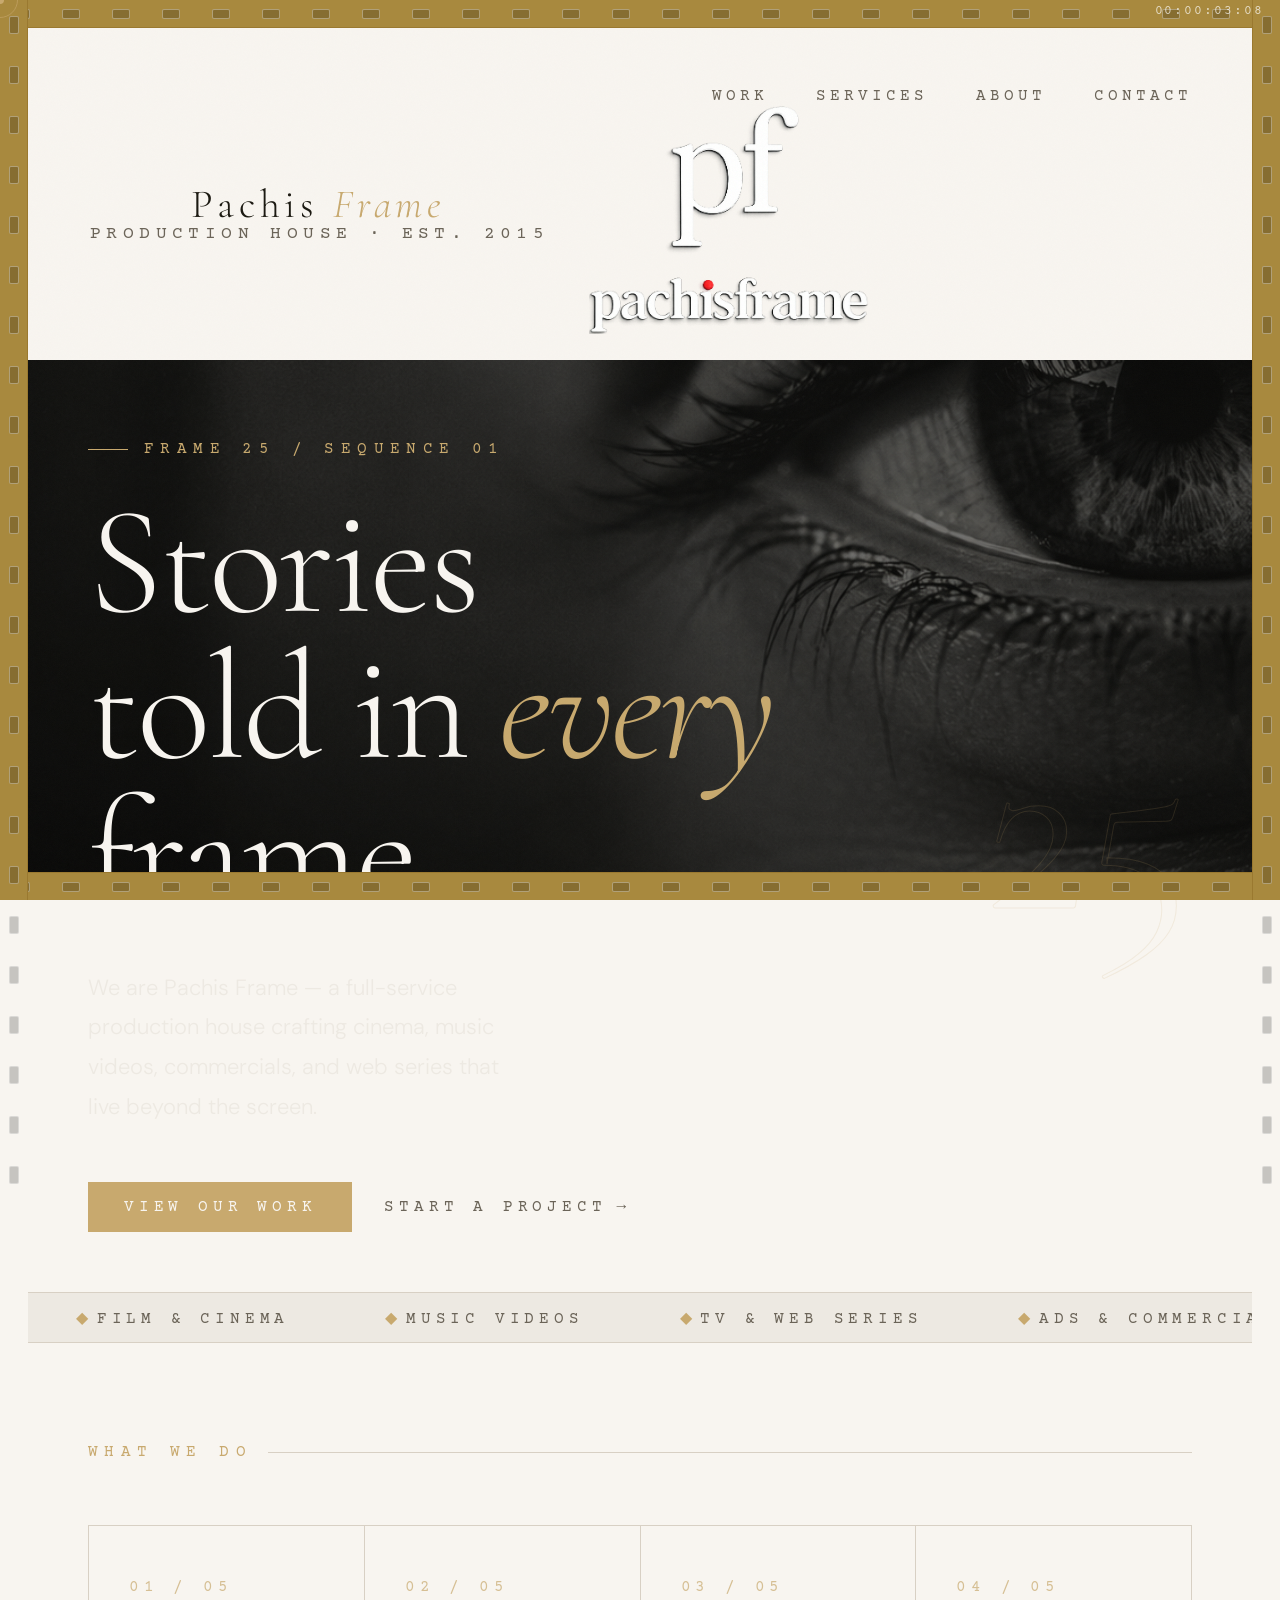
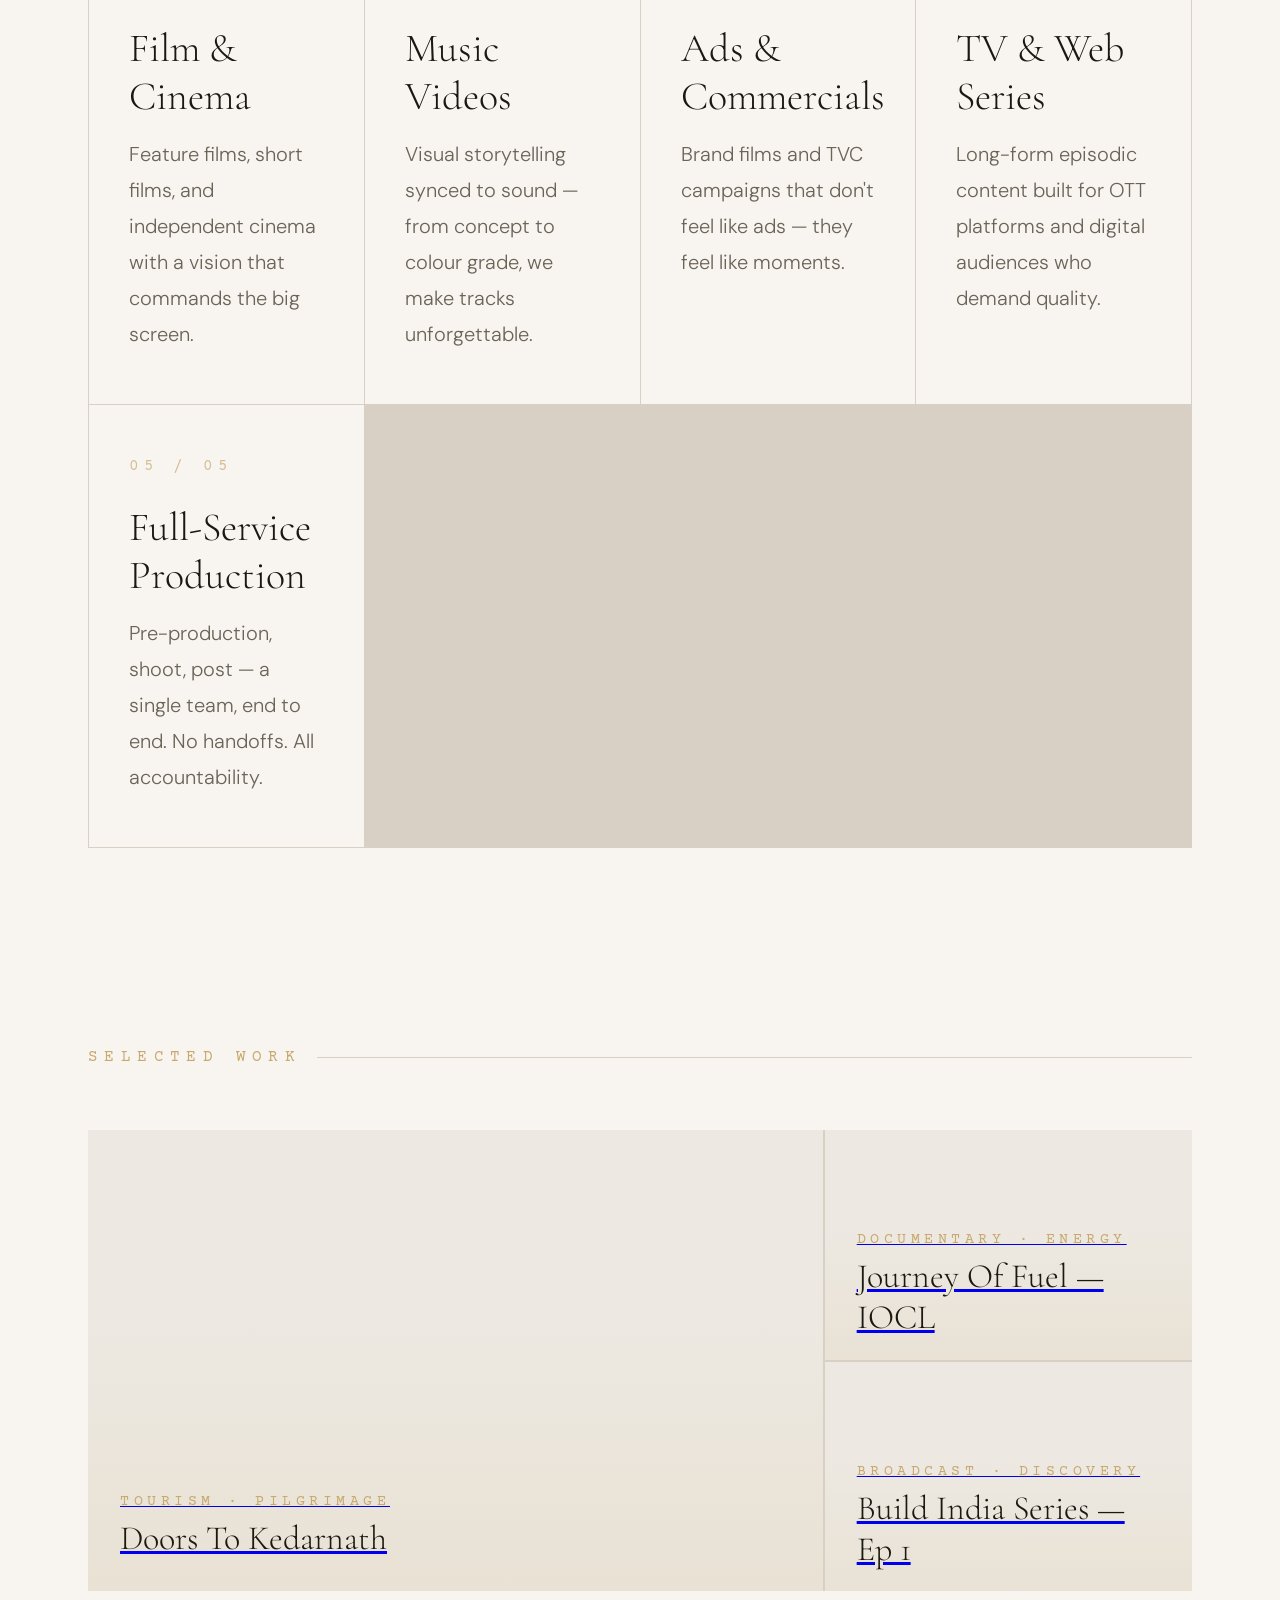
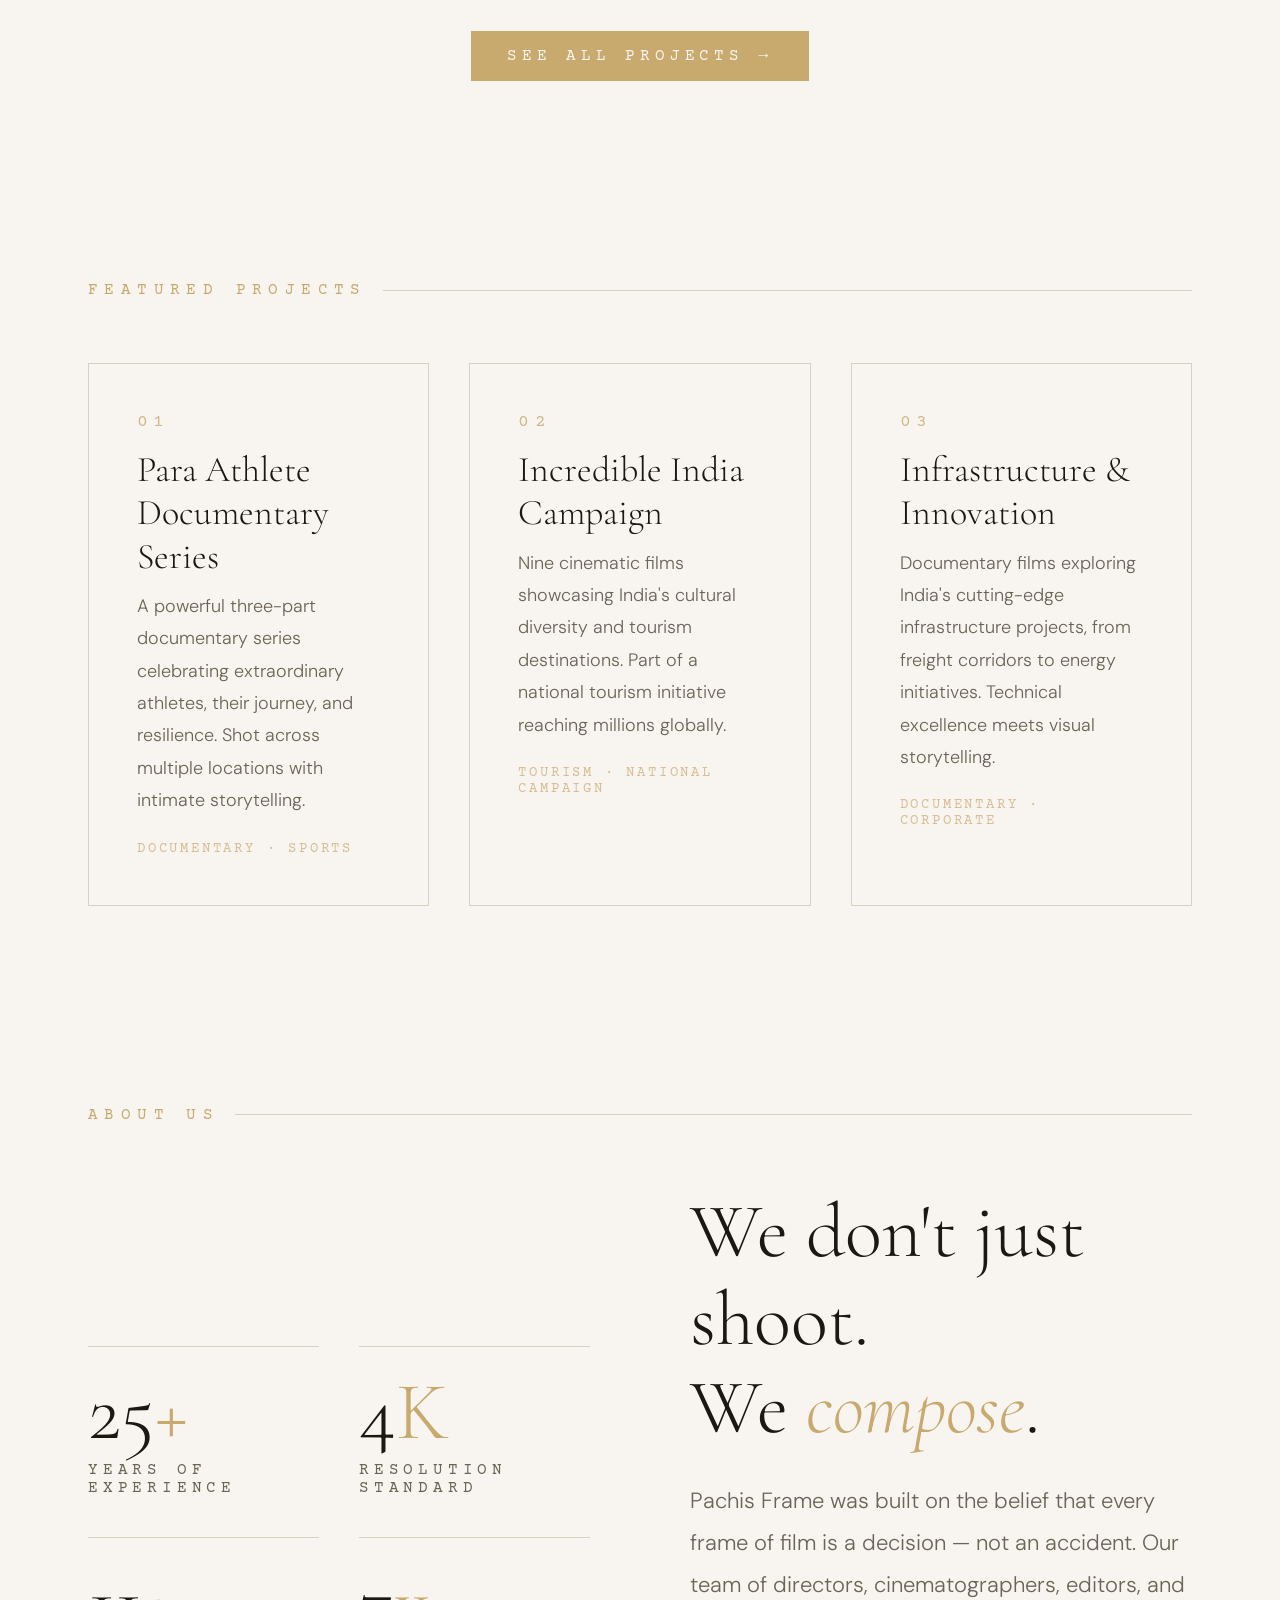
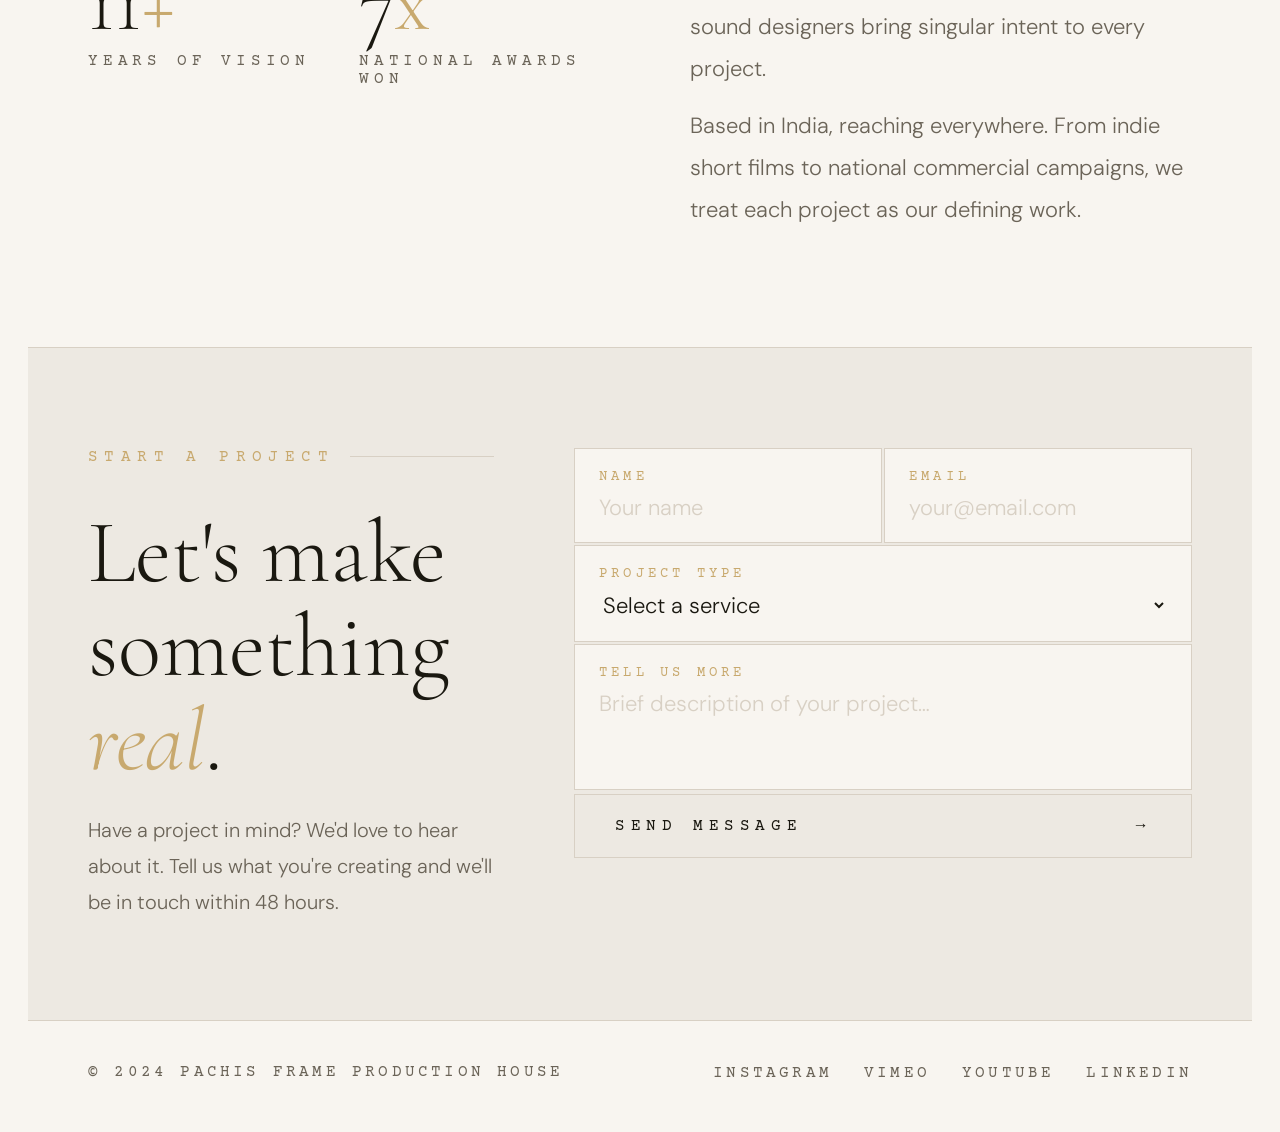
==== index.html @ 08351db2 "first website upload" ====
<!DOCTYPE html>
<html lang="en">
<head>
<meta charset="UTF-8">
<meta name="viewport" content="width=device-width, initial-scale=1.0">
<title>Production House</title>
<link rel="preconnect" href="https://fonts.googleapis.com">
<link href="https://fonts.googleapis.com/css2?family=Cormorant+Garamond:ital,wght@0,300;0,400;1,300;1,400&family=Courier+Prime:wght@400;700&family=DM+Sans:wght@200;300;400&display=swap" rel="stylesheet">
<link rel="stylesheet" href="styles-index.css">
</head>
</head>
<body>

<!-- SHUTTER REVEAL -->
<div class="shutter" id="shutter">
  <div class="shutter-blade"></div>
  <div class="shutter-blade"></div>
  <div class="shutter-blade"></div>
  <div class="shutter-blade"></div>
  <div class="shutter-blade"></div>
</div>

<!-- GRAIN -->
<div class="grain"></div>

<!-- CURSOR -->
<div class="cursor" id="cursor"></div>
<div class="cursor-ring" id="cursorRing"></div>

<!-- FILM FRAME BORDERS -->
<div class="film-strip-top">
  <div class="sprockets" id="sprockets-top"></div>
</div>
<div class="film-strip-bottom">
  <div class="sprockets" id="sprockets-bottom"></div>
</div>
<div class="film-strip-left">
  <div id="sprockets-left" style="display:flex;flex-direction:column;align-items:center;gap:var(--sprocket-gap);"></div>
</div>
<div class="film-strip-right">
  <div id="sprockets-right" style="display:flex;flex-direction:column;align-items:center;gap:var(--sprocket-gap);"></div>
</div>

<!-- FRAME COUNTER -->
<div class="frame-counter" id="frameCounter">00:00:00:00</div>

<!-- MAIN CONTENT -->
<div class="frame-content">

  <!-- NAV -->
  <nav>
    <div class="logo">
      <div class="logo-text">
        <div class="logo-main">Pachis <span>Frame</span></div>
        <div class="logo-sub">Production House · Est. 2015</div>
      </div>
      <img src="pf-logo.png" alt="PF Logo" class="pf-logo" title="Pachis Frame">
    </div>
    <ul class="nav-links">
      <li><a href="work.html">Work</a></li>
      <li><a href="#services">Services</a></li>
      <li><a href="#about">About</a></li>
      <li><a href="#contact">Contact</a></li>
    </ul>
  </nav>

  <!-- HERO -->
  <section class="hero" style="background-image: linear-gradient(135deg, rgba(10,10,8,0.7) 0%, rgba(10,10,8,0.5) 50%, rgba(10,10,8,0.7) 100%), url('bg-cinematic.jpg'); background-size: cover; background-position: center; background-attachment: fixed;">
    <div class="hero-eyebrow">Frame 25 / Sequence 01</div>
    <h1 class="hero-title reveal">
      Stories<br>told in <em>every</em><br>frame.
    </h1>
    <p class="hero-body reveal">
      We are Pachis Frame — a full-service production house crafting cinema, music videos, commercials, and web series that live beyond the screen.
    </p>
    <div class="hero-cta reveal">
      <a href="work.html" class="btn-primary">View Our Work</a>
      <a href="#contact" class="btn-ghost">Start a Project</a>
    </div>
    <div class="hero-frame-no">25</div>
  </section>

  <!-- TICKER -->
  <div class="ticker-wrap">
    <div class="ticker-track" id="ticker"></div>
  </div>

  <!-- SERVICES -->
  <section class="section" id="services">
    <div class="section-label">What We Do</div>
    <div class="services-grid">
      <div class="service-card reveal">
        <div class="service-num">01 / 05</div>
        <h3 class="service-title">Film &amp;<br>Cinema</h3>
        <p class="service-desc">Feature films, short films, and independent cinema with a vision that commands the big screen.</p>
      </div>
      <div class="service-card reveal">
        <div class="service-num">02 / 05</div>
        <h3 class="service-title">Music<br>Videos</h3>
        <p class="service-desc">Visual storytelling synced to sound — from concept to colour grade, we make tracks unforgettable.</p>
      </div>
      <div class="service-card reveal">
        <div class="service-num">03 / 05</div>
        <h3 class="service-title">Ads &amp;<br>Commercials</h3>
        <p class="service-desc">Brand films and TVC campaigns that don't feel like ads — they feel like moments.</p>
      </div>
      <div class="service-card reveal">
        <div class="service-num">04 / 05</div>
        <h3 class="service-title">TV &amp; Web<br>Series</h3>
        <p class="service-desc">Long-form episodic content built for OTT platforms and digital audiences who demand quality.</p>
      </div>
      <div class="service-card reveal">
        <div class="service-num">05 / 05</div>
        <h3 class="service-title">Full-Service<br>Production</h3>
        <p class="service-desc">Pre-production, shoot, post — a single team, end to end. No handoffs. All accountability.</p>
      </div>
    </div>
  </section>

  <!-- WORK -->
  <section class="section" id="work">
    <div class="section-label">Selected Work</div>
    <div class="work-grid reveal">
      <a href="work.html" class="work-item" onclick="document.getElementById('lightboxInner') && (window.location.hash = '#videos-doors-to-kedarnath')">
        <div class="work-bg" style="background-image:url('https://img.youtube.com/vi/a6baR1G6ljI/maxresdefault.jpg'); background-size: cover; background-position: center;">
          <div class="work-thumb-title">Doors To Kedarnath</div>
        </div>
        <div class="work-frame-deco"></div>
        <div class="work-item-inner">
          <div class="work-tag">Tourism · Pilgrimage</div>
          <div class="work-name">Doors To Kedarnath</div>
        </div>
      </a>
      <a href="work.html" class="work-item" onclick="document.getElementById('lightboxInner') && (window.location.hash = '#videos-iocl')">
        <div class="work-bg" style="background-image:url('https://img.youtube.com/vi/2nuiPxfGo1U/maxresdefault.jpg'); background-size: cover; background-position: center;">
          <div class="work-thumb-title">Journey Of Fuel — IOCL</div>
        </div>
        <div class="work-frame-deco"></div>
        <div class="work-item-inner">
          <div class="work-tag">Documentary · Energy</div>
          <div class="work-name">Journey Of Fuel — IOCL</div>
        </div>
      </a>
      <a href="work.html" class="work-item" onclick="document.getElementById('lightboxInner') && (window.location.hash = '#videos-build-india')">
        <div class="work-bg" style="background-image:url('https://img.youtube.com/vi/jTWuw_oBtJY/maxresdefault.jpg'); background-size: cover; background-position: center;">
          <div class="work-thumb-title">Build India Series — Ep 1</div>
        </div>
        <div class="work-frame-deco"></div>
        <div class="work-item-inner">
          <div class="work-tag">Broadcast · Discovery</div>
          <div class="work-name">Build India Series — Ep 1</div>
        </div>
      </a>
    </div>
    <div style="margin-top:40px;text-align:center;">
      <a href="work.html" class="btn-primary" style="display:inline-block;">See All Projects →</a>
    </div>
  </section>

  <!-- FEATURED PROJECTS -->
  <section class="section" id="projects">
    <div class="section-label">Featured Projects</div>
    <div class="projects-showcase reveal">
      <div class="project-card">
        <div class="project-num">01</div>
        <h3 class="project-title">Para Athlete Documentary Series</h3>
        <p class="project-desc">A powerful three-part documentary series celebrating extraordinary athletes, their journey, and resilience. Shot across multiple locations with intimate storytelling.</p>
        <div class="project-meta">Documentary · Sports</div>
      </div>
      <div class="project-card">
        <div class="project-num">02</div>
        <h3 class="project-title">Incredible India Campaign</h3>
        <p class="project-desc">Nine cinematic films showcasing India's cultural diversity and tourism destinations. Part of a national tourism initiative reaching millions globally.</p>
        <div class="project-meta">Tourism · National Campaign</div>
      </div>
      <div class="project-card">
        <div class="project-num">03</div>
        <h3 class="project-title">Infrastructure & Innovation</h3>
        <p class="project-desc">Documentary films exploring India's cutting-edge infrastructure projects, from freight corridors to energy initiatives. Technical excellence meets visual storytelling.</p>
        <div class="project-meta">Documentary · Corporate</div>
      </div>
    </div>
  </section>

  <!-- ABOUT -->
  <section class="section" id="about">
    <div class="section-label">About Us</div>
    <div class="about-layout">
      <div class="about-stat-grid reveal">
        <div class="about-stat">
          <div class="about-stat-num">25<em>+</em></div>
          <div class="about-stat-label">Years Of Experience</div>
        </div>
        <div class="about-stat">
          <div class="about-stat-num">4<em>K</em></div>
          <div class="about-stat-label">Resolution Standard</div>
        </div>
        <div class="about-stat">
          <div class="about-stat-num">11<em>+</em></div>
          <div class="about-stat-label">Years of Vision</div>
        </div>
        <div class="about-stat">
          <div class="about-stat-num">7<em>x</em></div>
          <div class="about-stat-label">National Awards Won</div>
        </div>
      </div>
      <div class="about-text reveal">
        <h2>We don't just shoot.<br>We <em>compose</em>.</h2>
        <p>Pachis Frame was built on the belief that every frame of film is a decision — not an accident. Our team of directors, cinematographers, editors, and sound designers bring singular intent to every project.</p>
        <p>Based in India, reaching everywhere. From indie short films to national commercial campaigns, we treat each project as our defining work.</p>
      </div>
    </div>
  </section>

  <!-- CONTACT -->
  <section class="contact-section" id="contact">
    <div class="reveal">
      <div class="section-label" style="margin-bottom:40px;">Start a Project</div>
      <h2 class="contact-heading">Let's make<br>something <em>real</em>.</h2>
      <p class="contact-sub">Have a project in mind? We'd love to hear about it. Tell us what you're creating and we'll be in touch within 48 hours.</p>
    </div>
    <div class="contact-form reveal">
      <div class="form-row">
        <div class="field"><label>Name</label><input type="text" placeholder="Your name"></div>
        <div class="field"><label>Email</label><input type="email" placeholder="your@email.com"></div>
      </div>
      <div class="field"><label>Project Type</label>
        <select>
          <option value="">Select a service</option>
          <option>Film & Cinema</option>
          <option>Music Video</option>
          <option>Commercial / Ad</option>
          <option>TV / Web Series</option>
          <option>Other</option>
        </select>
      </div>
      <div class="field"><label>Tell Us More</label><textarea placeholder="Brief description of your project…"></textarea></div>
      <button class="form-submit" type="button">
        <span>Send Message</span>
        <span>→</span>
      </button>
    </div>
  </section>

  <!-- FOOTER -->
  <footer>
    <div class="footer-copy">© 2024 Pachis Frame Production House</div>
    <ul class="footer-social">
      <li><a href="#">Instagram</a></li>
      <li><a href="#">Vimeo</a></li>
      <li><a href="#">YouTube</a></li>
      <li><a href="#">LinkedIn</a></li>
    </ul>
  </footer>

</div><!-- /frame-content -->

<script>
// CURSOR
const cursor = document.getElementById('cursor');
const ring = document.getElementById('cursorRing');
let mx = 0, my = 0, rx = 0, ry = 0;
document.addEventListener('mousemove', e => { mx = e.clientX; my = e.clientY; });
function animCursor() {
  cursor.style.left = mx + 'px'; cursor.style.top = my + 'px';
  rx += (mx - rx) * 0.14; ry += (my - ry) * 0.14;
  ring.style.left = rx + 'px'; ring.style.top = ry + 'px';
  requestAnimationFrame(animCursor);
}
animCursor();
document.querySelectorAll('a, button, .service-card, .work-item').forEach(el => {
  el.addEventListener('mouseenter', () => { cursor.style.width = '16px'; cursor.style.height = '16px'; ring.style.width = '56px'; ring.style.height = '56px'; });
  el.addEventListener('mouseleave', () => { cursor.style.width = '8px'; cursor.style.height = '8px'; ring.style.width = '36px'; ring.style.height = '36px'; });
});

// SPROCKETS
function makeSprockets(id, count, vertical = false) {
  const c = document.getElementById(id);
  for (let i = 0; i < count; i++) {
    const s = document.createElement('div');
    s.className = vertical ? 'sprocket-v' : 'sprocket';
    c.appendChild(s);
  }
}
makeSprockets('sprockets-top', 60);
makeSprockets('sprockets-bottom', 60);
makeSprockets('sprockets-left', 30, true);
makeSprockets('sprockets-right', 30, true);

// FRAME COUNTER
let frames = 0;
const fc = document.getElementById('frameCounter');
setInterval(() => {
  frames++;
  const f = frames % 25;
  const s = Math.floor(frames / 25) % 60;
  const m = Math.floor(frames / 1500) % 60;
  const h = Math.floor(frames / 90000);
  fc.textContent = `${String(h).padStart(2,'0')}:${String(m).padStart(2,'0')}:${String(s).padStart(2,'0')}:${String(f).padStart(2,'0')}`;
}, 40);

// TICKER
const items = ['Film & Cinema','Music Videos','TV & Web Series','Ads & Commercials','Full Production','Post Production','Color Grading','Sound Design'];
const track = document.getElementById('ticker');
let html = '';
for (let i = 0; i < 3; i++) {
  items.forEach(t => { html += `<span class="ticker-item"><span>◆</span>${t}</span>`; });
}
track.innerHTML = html;

// SCROLL REVEAL
const reveals = document.querySelectorAll('.reveal');
const obs = new IntersectionObserver(entries => {
  entries.forEach((e, i) => {
    if (e.isIntersecting) {
      setTimeout(() => e.target.classList.add('visible'), 60);
      obs.unobserve(e.target);
    }
  });
}, { threshold: 0.1 });
reveals.forEach(r => obs.observe(r));

// SHUTTER — remove after animation
setTimeout(() => { document.getElementById('shutter').style.display = 'none'; }, 1400);
</script>
</body>
</html>
---- styles-index.css ----
@import url("https://fonts.googleapis.com/css2?family=Cormorant+Garamond:ital,wght@0,300;0,400;1,300;1,400&family=Courier+Prime:wght@400;700&family=DM+Sans:wght@200;300;400&display=swap");

*, *::before, *::after { box-sizing: border-box; margin: 0; padding: 0; }

:root {
  --pearl: #f8f5f0;
  --pearl-dark: #ede9e2;
  --black: #0a0a08;
  --dark-text: #1a1810;
  --mid-text: #6b6458;
  --light-border: #d8d0c4;
  --accent: #c8a96e;
  --accent-dark: #a8893e;
  --film-border: 28px;
  --sprocket-size: 18px;
  --sprocket-gap: 32px;
}

html { scroll-behavior: smooth; }

body {
  background: var(--pearl);
  color: var(--dark-text);
  font-family: 'DM Sans', sans-serif;
  font-weight: 300;
  cursor: none;
  overflow-x: hidden;
}

/* CUSTOM CURSOR */
.cursor {
  position: fixed;
  width: 8px; height: 8px;
  background: var(--accent);
  border-radius: 50%;
  pointer-events: none;
  z-index: 9999;
  transform: translate(-50%, -50%);
  transition: transform 0.08s ease, width 0.2s ease, height 0.2s ease;
}
.cursor-ring {
  position: fixed;
  width: 36px; height: 36px;
  border: 1px solid rgba(200,169,110,0.6);
  border-radius: 50%;
  pointer-events: none;
  z-index: 9998;
  transform: translate(-50%, -50%);
  transition: transform 0.18s ease, width 0.2s ease, height 0.2s ease, opacity 0.2s;
}
body:hover .cursor-ring { opacity: 1; }

/* FILM FRAME OVERLAY — top & bottom strips */
.film-strip-top,
.film-strip-bottom {
  position: fixed;
  left: 0; right: 0;
  height: var(--film-border);
  background: var(--accent-dark);
  z-index: 100;
  display: flex;
  align-items: center;
  border-bottom: 1px solid #9a7930;
}
.film-strip-top { top: 0; border-bottom: 1px solid #9a7930; }
.film-strip-bottom { bottom: 0; border-top: 1px solid #9a7930; border-bottom: none; }

.sprockets {
  display: flex;
  gap: var(--sprocket-gap);
  padding: 0 12px;
  width: 100%;
  overflow: hidden;
}
.sprocket {
  width: var(--sprocket-size);
  height: 10px;
  border: 1px solid rgba(255,255,255,0.35);
  border-radius: 2px;
  flex-shrink: 0;
  background: rgba(0,0,0,0.2);
}

/* FRAME COUNTER */
.frame-counter {
  position: fixed;
  top: 4px;
  right: 16px;
  z-index: 101;
  font-family: 'Courier Prime', monospace;
  font-size: 13px;
  color: rgba(255,255,255,0.75);
  letter-spacing: 0.15em;
  opacity: 0.9;
}

/* SIDE FILM STRIPS */
.film-strip-left,
.film-strip-right {
  position: fixed;
  top: 0; bottom: 0;
  width: var(--film-border);
  background: var(--accent-dark);
  z-index: 100;
  display: flex;
  flex-direction: column;
  align-items: center;
  justify-content: center;
  gap: var(--sprocket-gap);
}
.film-strip-left { left: 0; border-right: 1px solid #9a7930; }
.film-strip-right { right: 0; border-left: 1px solid #9a7930; }

.sprocket-v {
  width: 10px;
  height: var(--sprocket-size);
  border: 1px solid rgba(255,255,255,0.35);
  border-radius: 2px;
  flex-shrink: 0;
  background: rgba(0,0,0,0.2);
}

/* MAIN CONTENT inside the frame */
.frame-content {
  margin: var(--film-border) var(--film-border);
  min-height: calc(100vh - 56px);
}

/* GRAIN OVERLAY */
.grain {
  position: fixed;
  inset: 0;
  pointer-events: none;
  z-index: 99;
  opacity: 0.025;
  background-image: url("data:image/svg+xml,%3Csvg viewBox='0 0 512 512' xmlns='http://www.w3.org/2000/svg'%3E%3Cfilter id='n'%3E%3CfeTurbulence type='fractalNoise' baseFrequency='0.75' numOctaves='4' stitchTiles='stitch'/%3E%3C/filter%3E%3Crect width='100%25' height='100%25' filter='url(%23n)'/%3E%3C/svg%3E");
  background-size: 180px;
  animation: grain-shift 0.4s steps(1) infinite;
}
@keyframes grain-shift {
  0%   { transform: translate(0,0); }
  25%  { transform: translate(-2px, 1px); }
  50%  { transform: translate(2px, -1px); }
  75%  { transform: translate(-1px, -2px); }
  100% { transform: translate(1px, 2px); }
}

/* ── NAV ── */
nav {
  padding: 40px 60px 0;
  display: flex;
  justify-content: space-between;
  align-items: flex-start;
  position: relative;
  z-index: 10;
}

.logo {
  display: flex;
  flex-direction: row;
  gap: 40px;
  align-items: center;
  justify-content: center;
}
.logo-text {
  display: flex;
  flex-direction: column;
  gap: 0;
  align-items: center;
}
.logo-main {
  font-family: 'Cormorant Garamond', serif;
  font-size: 40px;
  font-weight: 300;
  letter-spacing: 0.12em;
  line-height: 1;
  color: var(--dark-text);
  text-align: center;
  text-decoration: none;
}
.logo-main span {
  color: var(--accent);
  font-style: italic;
}
.logo-sub {
  font-family: 'Courier Prime', monospace;
  font-size: 18px;
  letter-spacing: 0.3em;
  color: var(--mid-text);
  text-transform: uppercase;
  padding-left: 2px;
  text-align: center;
}

.nav-links {
  display: flex;
  gap: 48px;
  list-style: none;
  padding-top: 6px;
  position: absolute;
  right: 60px;
  top: 50px;
}
.nav-links a {
  font-family: 'Courier Prime', monospace;
  font-size: 16px;
  letter-spacing: 0.25em;
  text-transform: uppercase;
  color: var(--mid-text);
  text-decoration: none;
  transition: color 0.3s;
  position: relative;
}
.nav-links a::after {
  content: '';
  position: absolute;
  bottom: -3px; left: 0;
  width: 0; height: 1px;
  background: var(--accent);
  transition: width 0.3s ease;
}
.nav-links a:hover { color: var(--dark-text); }
.nav-links a:hover::after { width: 100%; }

/* ── LOGO & BACK BUTTON ── */
.pf-logo {
  width: 280px;
  height: 280px;
  margin-top: 12px;
  opacity: 1;
  transition: opacity 0.3s;
  display: block;
  object-fit: contain;
}
.pf-logo:hover { opacity: 0.9; }

.back-btn {
  display: inline-block;
  margin-top: 12px;
  font-family: 'Courier Prime', monospace;
  font-size: 13px;
  letter-spacing: 0.2em;
  color: var(--accent);
  text-decoration: none;
  transition: color 0.3s;
}
.back-btn:hover { color: var(--dark-text); }

/* ── HERO ── */
.hero {
  padding: 80px 60px 60px;
  min-height: 85vh;
  display: flex;
  flex-direction: column;
  justify-content: center;
  position: relative;
  overflow: hidden;
}

.hero-eyebrow {
  font-family: 'Courier Prime', monospace;
  font-size: 16px;
  letter-spacing: 0.4em;
  color: var(--accent);
  text-transform: uppercase;
  margin-bottom: 32px;
  display: flex;
  align-items: center;
  gap: 16px;
}
.hero-eyebrow::before {
  content: '';
  width: 40px; height: 1px;
  background: var(--accent);
}

.hero-title {
  font-family: 'Cormorant Garamond', serif;
  font-size: clamp(86px, 12vw, 168px);
  font-weight: 300;
  line-height: 0.95;
  letter-spacing: -0.02em;
  max-width: 800px;
  margin-bottom: 40px;
  color: var(--pearl);
}
.hero-title em {
  font-style: italic;
  color: var(--accent);
}

.hero-body {
  max-width: 420px;
  font-size: 22px;
  line-height: 1.8;
  color: var(--pearl-dark);
  margin-bottom: 56px;
  font-weight: 300;
}

.hero-cta {
  display: flex;
  gap: 32px;
  align-items: center;
}
.btn-primary {
  font-family: 'Courier Prime', monospace;
  font-size: 16px;
  letter-spacing: 0.3em;
  text-transform: uppercase;
  color: var(--pearl);
  background: var(--accent);
  border: none;
  padding: 16px 36px;
  cursor: none;
  text-decoration: none;
  transition: background 0.3s, transform 0.2s;
  display: inline-block;
}
.btn-primary:hover { background: var(--dark-text); transform: translateY(-1px); }
.btn-ghost {
  font-family: 'Courier Prime', monospace;
  font-size: 16px;
  letter-spacing: 0.3em;
  text-transform: uppercase;
  color: var(--mid-text);
  text-decoration: none;
  transition: color 0.3s;
  display: flex;
  align-items: center;
  gap: 10px;
}
.btn-ghost:hover { color: var(--dark-text); }
.btn-ghost::after { content: '→'; }

/* SHUTTER REVEAL */
.shutter {
  position: fixed;
  inset: 0;
  z-index: 200;
  display: grid;
  grid-template-columns: repeat(5, 1fr);
  pointer-events: none;
}
.shutter-blade {
  background: var(--accent-dark);
  transform-origin: top;
  animation: shutter-open 0.7s cubic-bezier(0.77, 0, 0.18, 1) forwards;
}
.shutter-blade:nth-child(1) { animation-delay: 0s; }
.shutter-blade:nth-child(2) { animation-delay: 0.06s; }
.shutter-blade:nth-child(3) { animation-delay: 0.12s; }
.shutter-blade:nth-child(4) { animation-delay: 0.18s; }
.shutter-blade:nth-child(5) { animation-delay: 0.24s; }
@keyframes shutter-open {
  0%   { transform: scaleY(1); }
  100% { transform: scaleY(0); }
}

/* HERO DECO — big frame number */
.hero-frame-no {
  position: absolute;
  right: 60px;
  top: 50%;
  transform: translateY(-50%);
  font-family: 'Cormorant Garamond', serif;
  font-size: clamp(160px, 20vw, 260px);
  font-weight: 300;
  color: transparent;
  -webkit-text-stroke: 1px rgba(200,169,110,0.15);
  line-height: 1;
  user-select: none;
  pointer-events: none;
}

/* ── TICKER ── */
.ticker-wrap {
  border-top: 1px solid var(--light-border);
  border-bottom: 1px solid var(--light-border);
  padding: 14px 0;
  overflow: hidden;
  white-space: nowrap;
  background: var(--pearl-dark);
}
.ticker-track {
  display: inline-flex;
  gap: 0;
  animation: ticker 28s linear infinite;
}
.ticker-item {
  font-family: 'Courier Prime', monospace;
  font-size: 16px;
  letter-spacing: 0.3em;
  text-transform: uppercase;
  color: var(--mid-text);
  padding: 0 48px;
}
.ticker-item span { color: var(--accent); margin-right: 4px; }
@keyframes ticker {
  0%   { transform: translateX(0); }
  100% { transform: translateX(-50%); }
}

/* ── SERVICES ── */
.section {
  padding: 100px 60px;
}
.section-label {
  font-family: 'Courier Prime', monospace;
  font-size: 16px;
  letter-spacing: 0.4em;
  color: var(--accent);
  text-transform: uppercase;
  margin-bottom: 64px;
  display: flex;
  align-items: center;
  gap: 16px;
}
.section-label::after {
  content: '';
  flex: 1;
  height: 1px;
  background: var(--light-border);
}

.services-grid {
  display: grid;
  grid-template-columns: repeat(auto-fit, minmax(260px, 1fr));
  gap: 1px;
  background: var(--light-border);
  border: 1px solid var(--light-border);
}
.service-card {
  background: var(--pearl);
  padding: 52px 40px;
  transition: background 0.3s;
  position: relative;
  overflow: hidden;
}
.service-card::before {
  content: '';
  position: absolute;
  bottom: 0; left: 0;
  width: 0; height: 1px;
  background: var(--accent);
  transition: width 0.5s ease;
}
.service-card:hover { background: var(--pearl-dark); }
.service-card:hover::before { width: 100%; }

.service-num {
  font-family: 'Courier Prime', monospace;
  font-size: 16px;
  color: var(--accent);
  letter-spacing: 0.3em;
  margin-bottom: 28px;
  opacity: 0.7;
}
.service-title {
  font-family: 'Cormorant Garamond', serif;
  font-size: 40px;
  font-weight: 300;
  margin-bottom: 16px;
  line-height: 1.2;
  color: var(--dark-text);
}
.service-desc {
  font-size: 20px;
  color: var(--mid-text);
  line-height: 1.8;
}

/* ── WORK / PORTFOLIO ── */
.work-grid {
  display: grid;
  grid-template-columns: 2fr 1fr;
  grid-template-rows: auto auto;
  gap: 2px;
  background: var(--light-border);
}
.work-item {
  background: var(--pearl-dark);
  aspect-ratio: 16/10;
  position: relative;
  overflow: hidden;
  cursor: none;
}
.work-item:nth-child(1) { grid-row: span 2; aspect-ratio: unset; }
.work-item-inner {
  width: 100%; height: 100%;
  display: flex;
  flex-direction: column;
  justify-content: flex-end;
  padding: 32px;
  background: linear-gradient(to top, rgba(200,169,110,0.12) 0%, transparent 60%);
  transition: background 0.4s;
  min-height: 240px;
}
.work-item:hover .work-item-inner {
  background: linear-gradient(to top, rgba(200,169,110,0.22) 0%, rgba(200,169,110,0.04) 60%);
}
.work-tag {
  font-family: 'Courier Prime', monospace;
  font-size: 15px;
  letter-spacing: 0.3em;
  color: var(--accent);
  text-transform: uppercase;
  margin-bottom: 8px;
}
.work-name {
  font-family: 'Cormorant Garamond', serif;
  font-size: 34px;
  font-weight: 300;
  color: var(--dark-text);
}
.work-bg {
  position: absolute;
  inset: 0;
  transition: transform 0.6s cubic-bezier(0.25, 0.46, 0.45, 0.94);
  display: flex;
  align-items: center;
  justify-content: center;
}
.work-item:hover .work-bg { transform: scale(1.04); }

.work-thumb-title {
  font-family: 'Cormorant Garamond', serif;
  font-size: 48px;
  font-weight: 300;
  color: var(--pearl);
  text-align: center;
  padding: 40px;
  background: linear-gradient(to bottom, transparent 0%, rgba(10,10,8,0.7) 100%);
  position: absolute;
  inset: 0;
  display: flex;
  align-items: center;
  justify-content: center;
  opacity: 0;
  transition: opacity 0.4s ease;
}
.work-item:hover .work-thumb-title { opacity: 1; }

/* Frame-line deco on work items */
.work-frame-deco {
  position: absolute;
  top: 16px; left: 16px; right: 16px; bottom: 16px;
  border: 1px solid rgba(200,169,110,0);
  transition: border-color 0.4s;
  pointer-events: none;
}
.work-item:hover .work-frame-deco { border-color: rgba(200,169,110,0.35); }

/* ── FEATURED PROJECTS ── */
.projects-showcase {
  display: grid;
  grid-template-columns: repeat(auto-fit, minmax(320px, 1fr));
  gap: 40px;
}
.project-card {
  padding: 48px;
  border: 1px solid var(--light-border);
  background: var(--pearl);
  transition: all 0.4s ease;
  position: relative;
  overflow: hidden;
}
.project-card::before {
  content: '';
  position: absolute;
  top: 0; left: 0;
  width: 3px; height: 0;
  background: var(--accent);
  transition: height 0.5s ease;
}
.project-card:hover {
  background: var(--pearl-dark);
  border-color: var(--accent);
  transform: translateY(-4px);
}
.project-card:hover::before { height: 100%; }
.project-num {
  font-family: 'Courier Prime', monospace;
  font-size: 18px;
  color: var(--accent);
  letter-spacing: 0.3em;
  margin-bottom: 16px;
  opacity: 0.8;
}
.project-title {
  font-family: 'Cormorant Garamond', serif;
  font-size: 36px;
  font-weight: 300;
  margin-bottom: 12px;
  line-height: 1.2;
  color: var(--dark-text);
}
.project-desc {
  font-size: 18px;
  color: var(--mid-text);
  line-height: 1.8;
  margin-bottom: 24px;
}
.project-meta {
  font-family: 'Courier Prime', monospace;
  font-size: 14px;
  letter-spacing: 0.2em;
  color: var(--accent);
  text-transform: uppercase;
  opacity: 0.7;
}

/* ── ABOUT ── */
.about-layout {
  display: grid;
  grid-template-columns: 1fr 1fr;
  gap: 100px;
  align-items: center;
}
.about-stat-grid {
  display: grid;
  grid-template-columns: 1fr 1fr;
  gap: 40px;
}
.about-stat { border-top: 1px solid var(--light-border); padding-top: 24px; }
.about-stat-num {
  font-family: 'Cormorant Garamond', serif;
  font-size: 82px;
  font-weight: 300;
  line-height: 1;
  color: var(--dark-text);
}
.about-stat-num em { color: var(--accent); font-style: normal; }
.about-stat-label {
  font-family: 'Courier Prime', monospace;
  font-size: 16px;
  letter-spacing: 0.3em;
  color: var(--mid-text);
  text-transform: uppercase;
  margin-top: 8px;
}
.about-text h2 {
  font-family: 'Cormorant Garamond', serif;
  font-size: clamp(50px, 6vw, 86px);
  font-weight: 300;
  line-height: 1.15;
  margin-bottom: 28px;
  color: var(--dark-text);
}
.about-text h2 em { font-style: italic; color: var(--accent); }
.about-text p {
  font-size: 22px;
  color: var(--mid-text);
  line-height: 1.9;
  margin-bottom: 16px;
}

/* ── CONTACT ── */
.contact-section {
  padding: 100px 60px;
  border-top: 1px solid var(--light-border);
  display: grid;
  grid-template-columns: 1fr 1fr;
  gap: 80px;
  align-items: start;
  background: var(--pearl-dark);
}
.contact-heading {
  font-family: 'Cormorant Garamond', serif;
  font-size: clamp(67px, 7vw, 105px);
  font-weight: 300;
  line-height: 1.05;
  margin-bottom: 24px;
  color: var(--dark-text);
}
.contact-heading em { font-style: italic; color: var(--accent); }
.contact-sub {
  font-size: 20px;
  color: var(--mid-text);
  line-height: 1.8;
}
.contact-form {
  display: flex;
  flex-direction: column;
  gap: 2px;
}
.form-row {
  display: grid;
  grid-template-columns: 1fr 1fr;
  gap: 2px;
}
.field {
  display: flex;
  flex-direction: column;
  background: var(--pearl);
  padding: 20px 24px;
  border: 1px solid var(--light-border);
}
.field label {
  font-family: 'Courier Prime', monospace;
  font-size: 14px;
  letter-spacing: 0.3em;
  color: var(--accent);
  text-transform: uppercase;
  margin-bottom: 8px;
}
.field input,
.field textarea,
.field select {
  background: none;
  border: none;
  outline: none;
  color: var(--dark-text);
  font-family: 'DM Sans', sans-serif;
  font-size: 22px;
  font-weight: 300;
  resize: none;
  cursor: none;
}
.field input::placeholder,
.field textarea::placeholder { color: var(--light-border); }
.field textarea { min-height: 80px; }
.field select option { background: var(--pearl); color: var(--dark-text); }
.form-submit {
  background: none;
  border: 1px solid var(--light-border);
  padding: 22px 40px;
  font-family: 'Courier Prime', monospace;
  font-size: 16px;
  letter-spacing: 0.35em;
  text-transform: uppercase;
  color: var(--dark-text);
  cursor: none;
  text-align: left;
  transition: background 0.3s, border-color 0.3s, color 0.3s;
  display: flex;
  justify-content: space-between;
  align-items: center;
  margin-top: 2px;
}
.form-submit:hover { background: var(--accent); border-color: var(--accent); color: var(--pearl); }

/* ── FOOTER ── */
footer {
  padding: 40px 60px 20px;
  border-top: 1px solid var(--light-border);
  display: flex;
  justify-content: space-between;
  align-items: center;
}
.footer-copy {
  font-family: 'Courier Prime', monospace;
  font-size: 16px;
  letter-spacing: 0.2em;
  color: var(--mid-text);
  text-transform: uppercase;
}
.footer-social {
  display: flex;
  gap: 32px;
  list-style: none;
}
.footer-social a {
  font-family: 'Courier Prime', monospace;
  font-size: 16px;
  letter-spacing: 0.2em;
  text-transform: uppercase;
  color: var(--mid-text);
  text-decoration: none;
  transition: color 0.3s;
}
.footer-social a:hover { color: var(--accent); }

/* SCROLL REVEAL */
.reveal {
  opacity: 0;
  transform: translateY(24px);
  transition: opacity 0.8s ease, transform 0.8s ease;
}
.reveal.visible {
  opacity: 1;
  transform: translateY(0);
}

/* ── RESPONSIVE ── */
@media (max-width: 768px) {
  :root { --film-border: 16px; }
  nav { padding: 24px 24px 0; flex-direction: column; gap: 24px; }
  .nav-links { gap: 24px; }
  .hero { padding: 48px 24px 40px; min-height: 80vh; }
  .hero-frame-no { display: none; }
  .section { padding: 64px 24px; }
  .about-layout { grid-template-columns: 1fr; gap: 48px; }
  .work-grid { grid-template-columns: 1fr; }
  .work-item:nth-child(1) { grid-row: unset; }
  .projects-showcase { grid-template-columns: 1fr; }
  .contact-section { grid-template-columns: 1fr; gap: 48px; padding: 64px 24px; }
  .form-row { grid-template-columns: 1fr; }
  footer { flex-direction: column; gap: 24px; padding: 32px 24px 12px; text-align: center; }
}
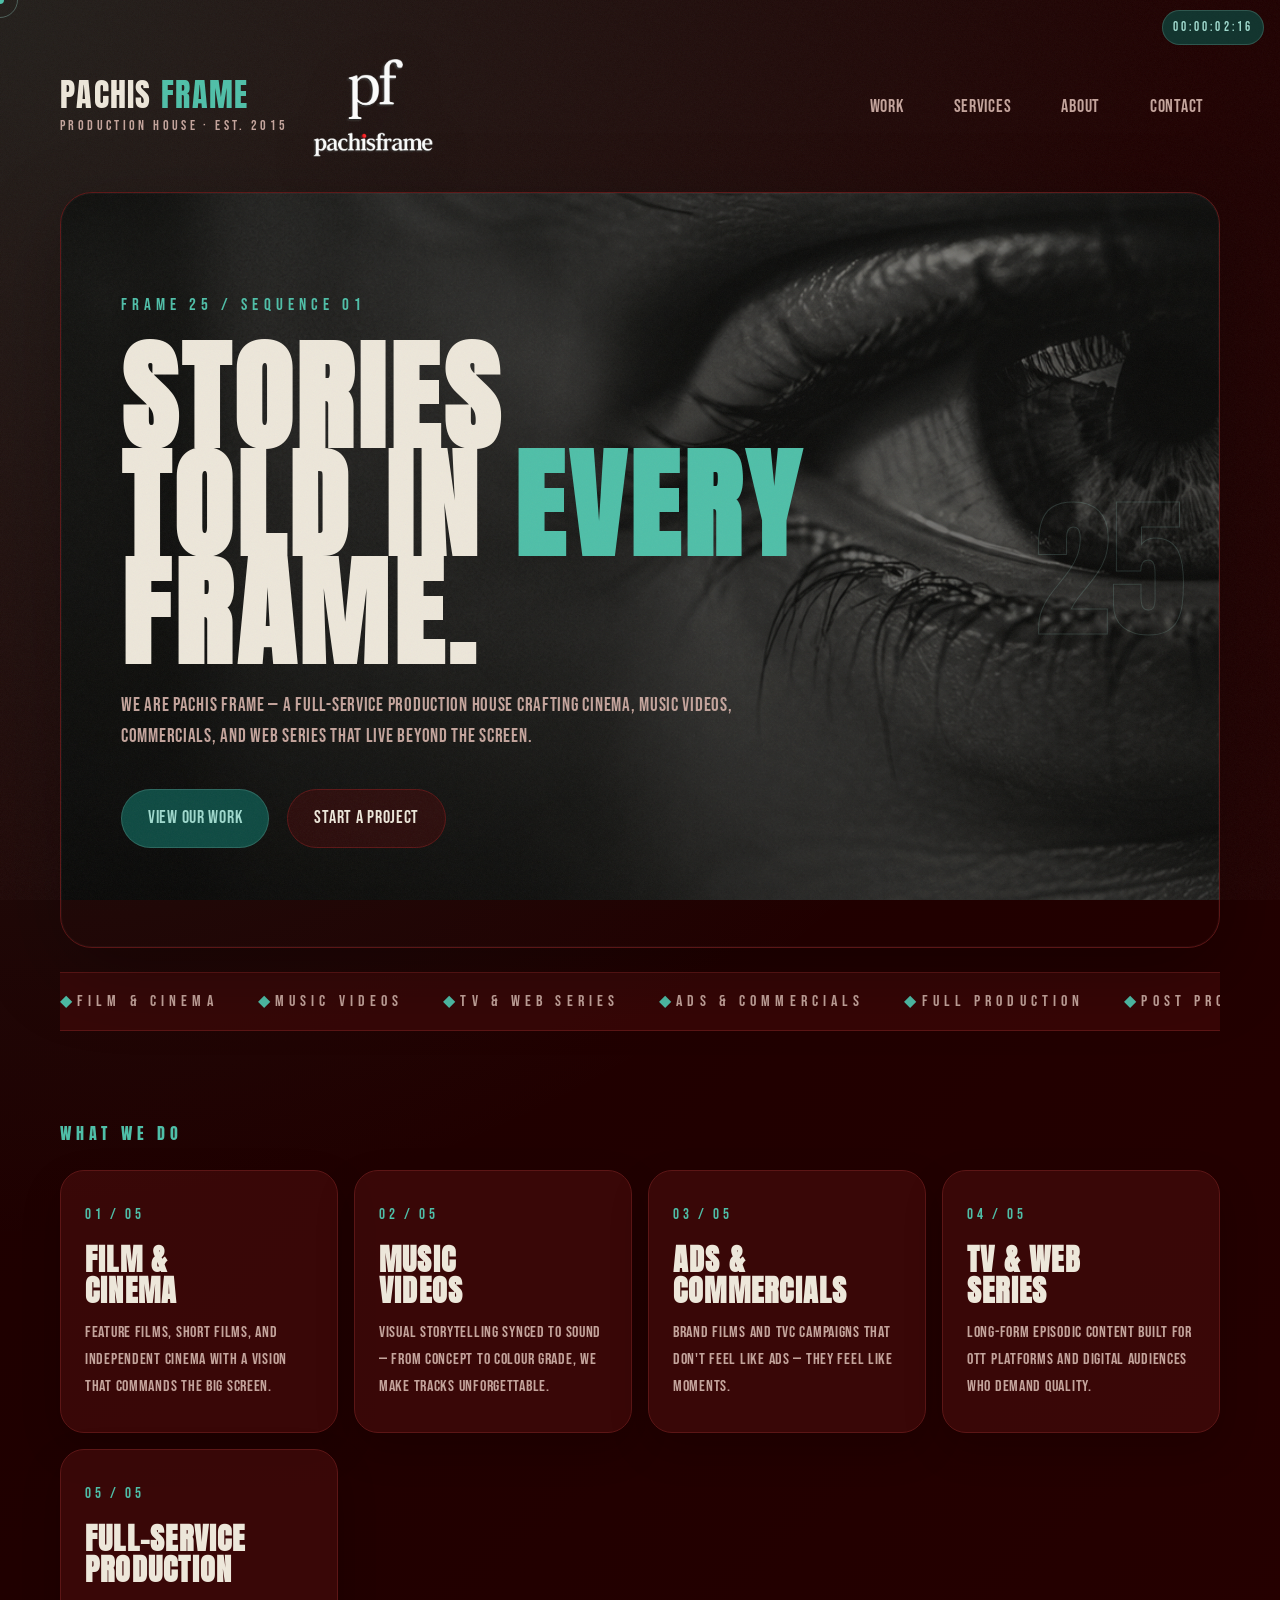
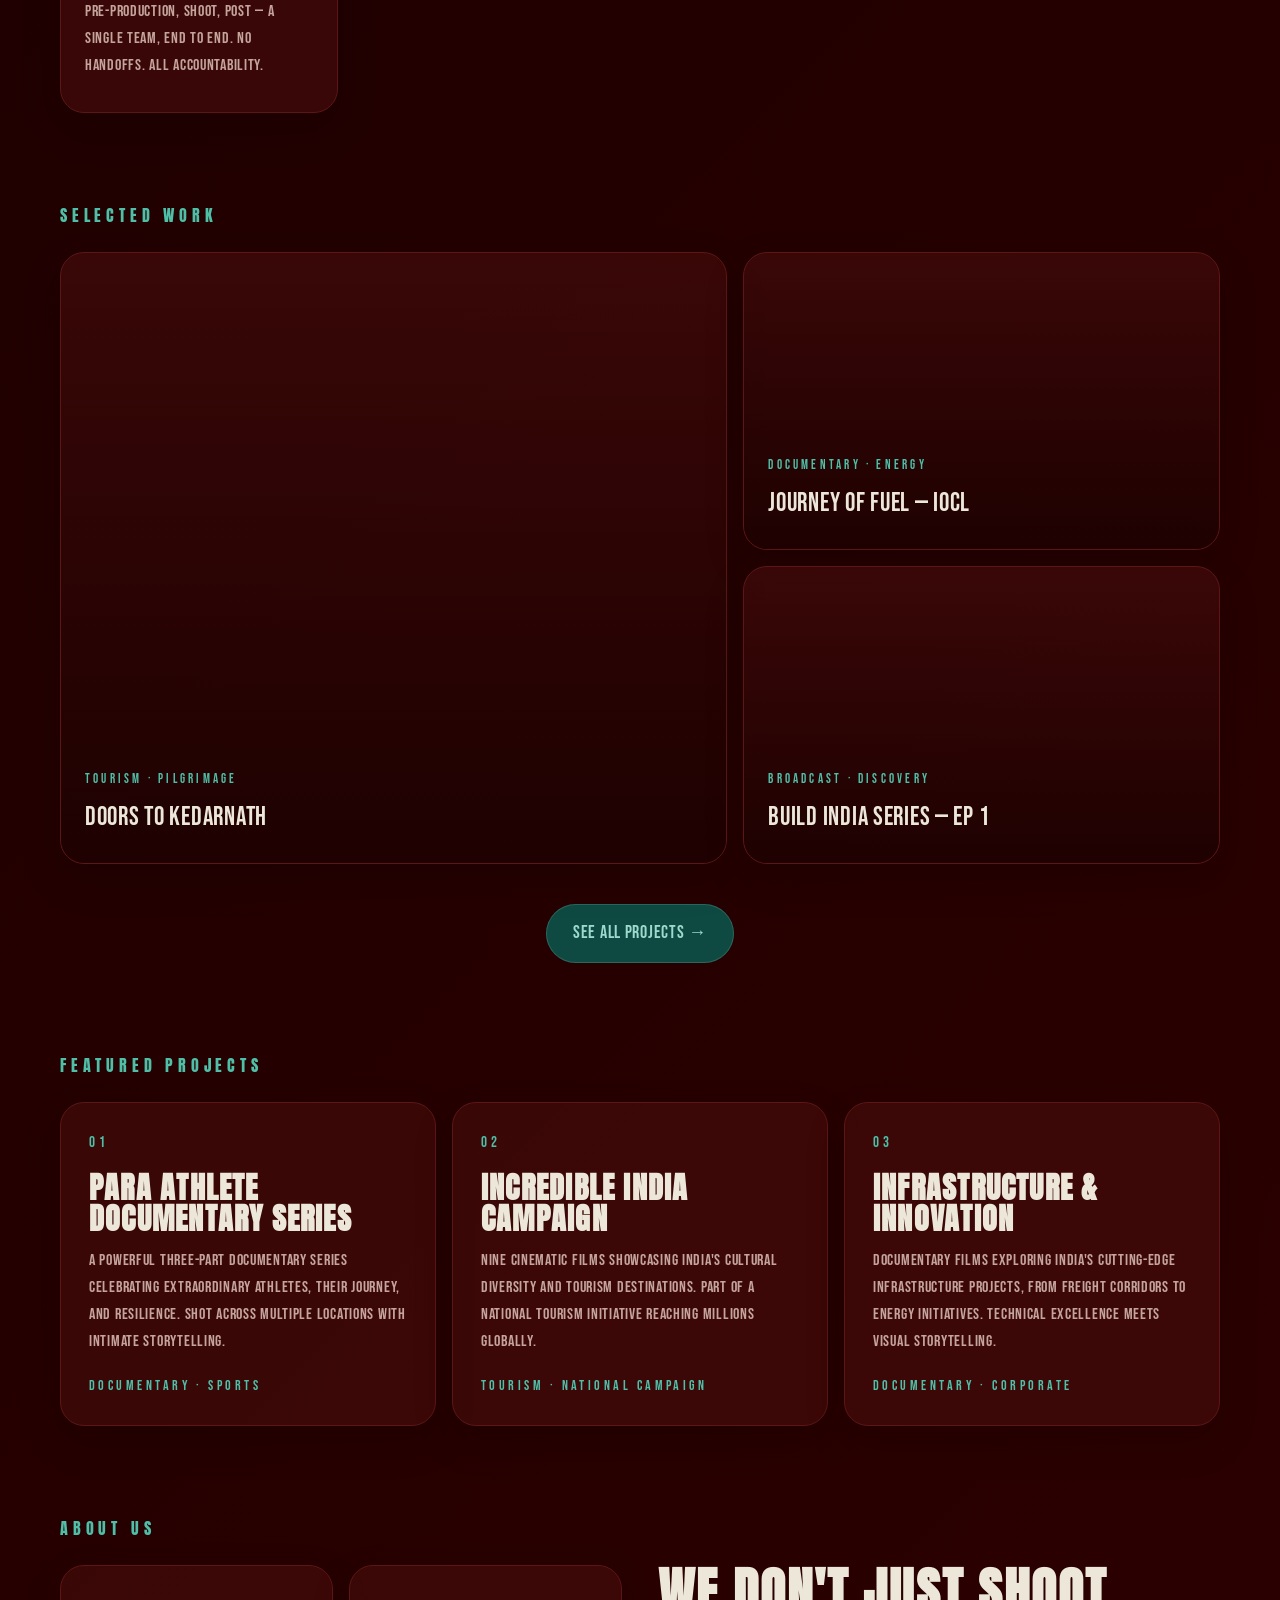
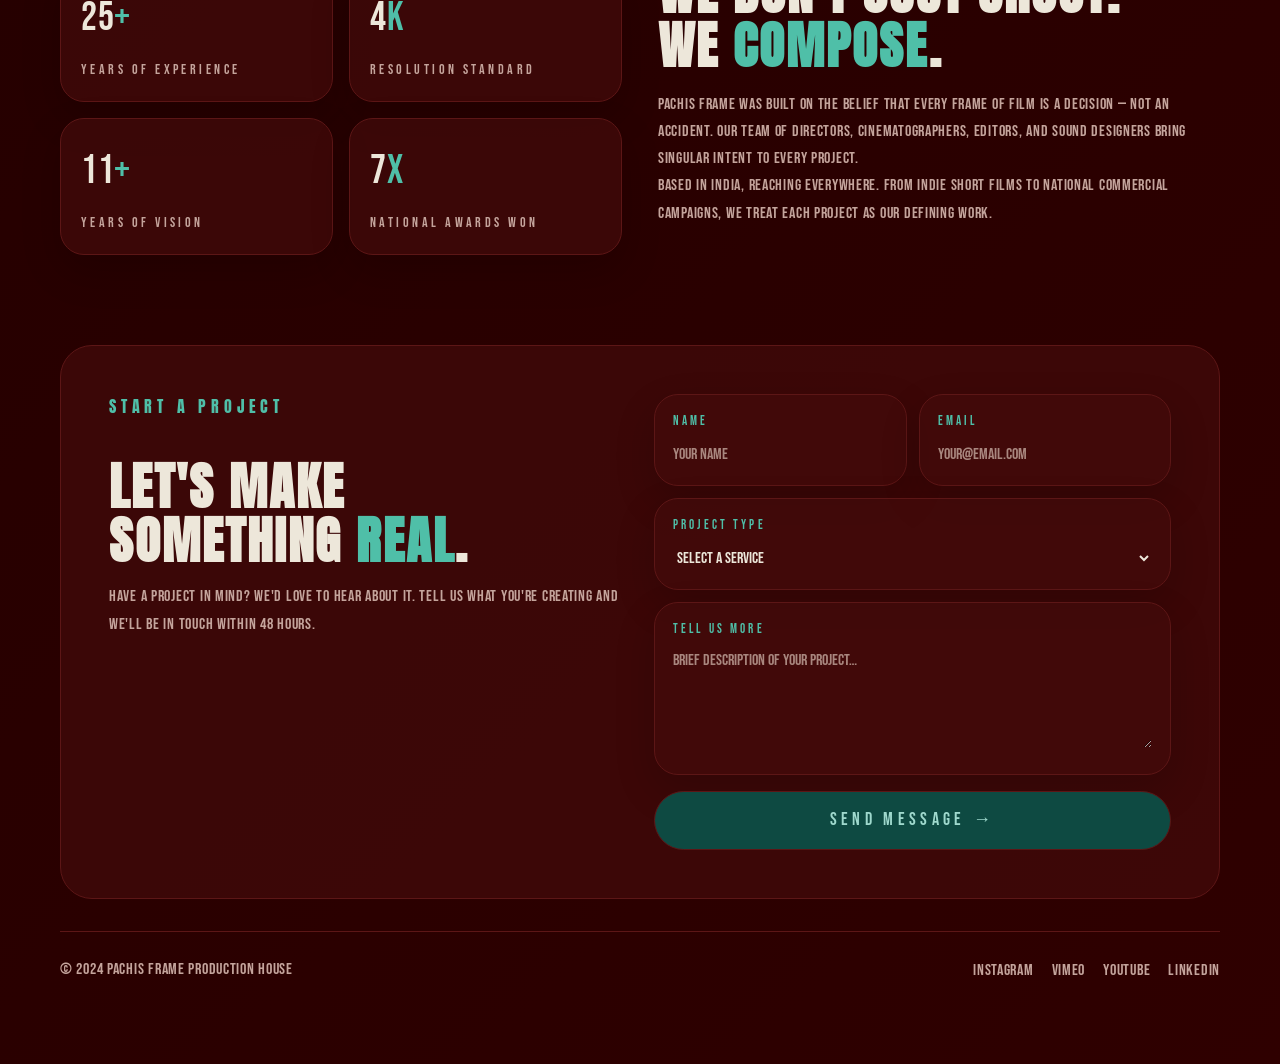
==== commit 1e71fc0b: "The changes are with theme, aesthetics and Whole website is now responsive and mobile friendly. The " ====
--- a/index.html
+++ b/index.html
@@ -5,9 +5,8 @@
 <meta name="viewport" content="width=device-width, initial-scale=1.0">
 <title>Production House</title>
 <link rel="preconnect" href="https://fonts.googleapis.com">
-<link href="https://fonts.googleapis.com/css2?family=Cormorant+Garamond:ital,wght@0,300;0,400;1,300;1,400&family=Courier+Prime:wght@400;700&family=DM+Sans:wght@200;300;400&display=swap" rel="stylesheet">
+<link href="https://fonts.googleapis.com/css2?family=Anton&family=Bebas+Neue&display=swap" rel="stylesheet">
 <link rel="stylesheet" href="styles-index.css">
-</head>
 </head>
 <body>
 
--- a/styles-index.css
+++ b/styles-index.css
@@ -1,33 +1,48 @@
-@import url("https://fonts.googleapis.com/css2?family=Cormorant+Garamond:ital,wght@0,300;0,400;1,300;1,400&family=Courier+Prime:wght@400;700&family=DM+Sans:wght@200;300;400&display=swap");
+@import url("https://fonts.googleapis.com/css2?family=Anton&family=Bebas+Neue&display=swap");
 
 *, *::before, *::after { box-sizing: border-box; margin: 0; padding: 0; }
 
 :root {
-  --pearl: #f8f5f0;
-  --pearl-dark: #ede9e2;
-  --black: #0a0a08;
-  --dark-text: #1a1810;
-  --mid-text: #6b6458;
-  --light-border: #d8d0c4;
-  --accent: #c8a96e;
-  --accent-dark: #a8893e;
-  --film-border: 28px;
-  --sprocket-size: 18px;
-  --sprocket-gap: 32px;
+  --canvas: #1A0000;
+  --primary: #2F0000;
+  --raised: #430A0A;
+  --hairline: #5C1616;
+  --body: #EDE7DA;
+  --secondary: #C4A49C;
+  --muted: #A9877F;
+  --accent: #4FBFA8;
+  --accent-field: #0E4A42;
+  --accent-text: #9FD9CD;
+  --film-border: 20px;
+  --sprocket-size: 0;
+  --sprocket-gap: 0;
 }
 
 html { scroll-behavior: smooth; }
 
 body {
-  background: var(--pearl);
-  color: var(--dark-text);
-  font-family: 'DM Sans', sans-serif;
-  font-weight: 300;
+  margin: 0;
+  background:
+    radial-gradient(circle at top left, rgba(79, 191, 168, 0.16), transparent 28%),
+    linear-gradient(135deg, var(--canvas), var(--primary));
+  color: var(--body);
+  font-family: "Bebas Neue", "Arial Narrow", sans-serif;
+  font-size: 18px;
+  font-weight: 400;
+  line-height: 1.6;
+  letter-spacing: 0.04em;
+  text-transform: uppercase;
   cursor: none;
   overflow-x: hidden;
 }
 
-/* CUSTOM CURSOR */
+a, button, input, textarea, select { font: inherit; }
+h1, h2, h3, h4, .hero-title, .section-label, .logo-main, .contact-heading, .page-title {
+  font-family: "Anton", sans-serif;
+  text-transform: uppercase;
+  letter-spacing: 0.04em;
+}
+
 .cursor {
   position: fixed;
   width: 8px; height: 8px;
@@ -41,7 +56,7 @@
 .cursor-ring {
   position: fixed;
   width: 36px; height: 36px;
-  border: 1px solid rgba(200,169,110,0.6);
+  border: 1px solid rgba(159, 217, 205, 0.35);
   border-radius: 50%;
   pointer-events: none;
   z-index: 9998;
@@ -50,751 +65,441 @@
 }
 body:hover .cursor-ring { opacity: 1; }
 
-/* FILM FRAME OVERLAY — top & bottom strips */
 .film-strip-top,
-.film-strip-bottom {
+.film-strip-bottom,
+.film-strip-left,
+.film-strip-right {
   position: fixed;
-  left: 0; right: 0;
-  height: var(--film-border);
-  background: var(--accent-dark);
+  background: transparent;
   z-index: 100;
   display: flex;
   align-items: center;
-  border-bottom: 1px solid #9a7930;
-}
-.film-strip-top { top: 0; border-bottom: 1px solid #9a7930; }
-.film-strip-bottom { bottom: 0; border-top: 1px solid #9a7930; border-bottom: none; }
-
-.sprockets {
-  display: flex;
-  gap: var(--sprocket-gap);
-  padding: 0 12px;
-  width: 100%;
-  overflow: hidden;
-}
-.sprocket {
-  width: var(--sprocket-size);
-  height: 10px;
-  border: 1px solid rgba(255,255,255,0.35);
-  border-radius: 2px;
-  flex-shrink: 0;
-  background: rgba(0,0,0,0.2);
-}
-
-/* FRAME COUNTER */
+  justify-content: center;
+  border: none;
+}
+.film-strip-top, .film-strip-bottom { left: 0; right: 0; height: var(--film-border); }
+.film-strip-top { top: 0; }
+.film-strip-bottom { bottom: 0; }
+.film-strip-left, .film-strip-right { top: 0; bottom: 0; width: var(--film-border); }
+.film-strip-left { left: 0; }
+.film-strip-right { right: 0; }
+.sprockets, .sprocket, .sprocket-v { display: none; }
+
 .frame-counter {
   position: fixed;
-  top: 4px;
-  right: 16px;
+  top: 10px; right: 16px;
   z-index: 101;
-  font-family: 'Courier Prime', monospace;
+  font-family: "Bebas Neue", sans-serif;
   font-size: 13px;
-  color: rgba(255,255,255,0.75);
-  letter-spacing: 0.15em;
-  opacity: 0.9;
-}
-
-/* SIDE FILM STRIPS */
-.film-strip-left,
-.film-strip-right {
-  position: fixed;
-  top: 0; bottom: 0;
-  width: var(--film-border);
-  background: var(--accent-dark);
-  z-index: 100;
-  display: flex;
-  flex-direction: column;
-  align-items: center;
-  justify-content: center;
-  gap: var(--sprocket-gap);
-}
-.film-strip-left { left: 0; border-right: 1px solid #9a7930; }
-.film-strip-right { right: 0; border-left: 1px solid #9a7930; }
-
-.sprocket-v {
-  width: 10px;
-  height: var(--sprocket-size);
-  border: 1px solid rgba(255,255,255,0.35);
-  border-radius: 2px;
-  flex-shrink: 0;
-  background: rgba(0,0,0,0.2);
-}
-
-/* MAIN CONTENT inside the frame */
-.frame-content {
-  margin: var(--film-border) var(--film-border);
-  min-height: calc(100vh - 56px);
-}
-
-/* GRAIN OVERLAY */
+  letter-spacing: 0.24em;
+  color: var(--accent-text);
+  background: rgba(14, 74, 66, 0.7);
+  padding: 6px 10px;
+  border: 1px solid rgba(159, 217, 205, 0.2);
+  border-radius: 999px;
+}
+
 .grain {
   position: fixed;
   inset: 0;
   pointer-events: none;
   z-index: 99;
-  opacity: 0.025;
+  opacity: 0.05;
   background-image: url("data:image/svg+xml,%3Csvg viewBox='0 0 512 512' xmlns='http://www.w3.org/2000/svg'%3E%3Cfilter id='n'%3E%3CfeTurbulence type='fractalNoise' baseFrequency='0.75' numOctaves='4' stitchTiles='stitch'/%3E%3C/filter%3E%3Crect width='100%25' height='100%25' filter='url(%23n)'/%3E%3C/svg%3E");
   background-size: 180px;
   animation: grain-shift 0.4s steps(1) infinite;
 }
 @keyframes grain-shift {
-  0%   { transform: translate(0,0); }
-  25%  { transform: translate(-2px, 1px); }
-  50%  { transform: translate(2px, -1px); }
-  75%  { transform: translate(-1px, -2px); }
-  100% { transform: translate(1px, 2px); }
-}
-
-/* ── NAV ── */
+  0% { transform: translate(0,0); }
+  25% { transform: translate(-2px,1px); }
+  50% { transform: translate(2px,-1px); }
+  75% { transform: translate(-1px,-2px); }
+  100% { transform: translate(1px,2px); }
+}
+
+.frame-content {
+  margin: var(--film-border);
+  min-height: calc(100vh - 2 * var(--film-border));
+  padding: 0 0 40px;
+}
+
 nav {
-  padding: 40px 60px 0;
+  padding: 28px 40px 0;
   display: flex;
   justify-content: space-between;
-  align-items: flex-start;
+  align-items: center;
   position: relative;
   z-index: 10;
 }
-
-.logo {
-  display: flex;
-  flex-direction: row;
-  gap: 40px;
-  align-items: center;
-  justify-content: center;
-}
-.logo-text {
-  display: flex;
-  flex-direction: column;
-  gap: 0;
-  align-items: center;
-}
+.logo { display: flex; align-items: center; gap: 24px; }
+.logo-text { display: flex; flex-direction: column; gap: 4px; }
 .logo-main {
-  font-family: 'Cormorant Garamond', serif;
-  font-size: 40px;
-  font-weight: 300;
-  letter-spacing: 0.12em;
+  font-size: 2rem;
   line-height: 1;
-  color: var(--dark-text);
-  text-align: center;
+  color: var(--body);
   text-decoration: none;
 }
-.logo-main span {
-  color: var(--accent);
-  font-style: italic;
-}
+.logo-main span { color: var(--accent); }
 .logo-sub {
-  font-family: 'Courier Prime', monospace;
-  font-size: 18px;
-  letter-spacing: 0.3em;
-  color: var(--mid-text);
-  text-transform: uppercase;
-  padding-left: 2px;
-  text-align: center;
-}
-
+  font-size: 0.88rem;
+  color: var(--secondary);
+  letter-spacing: 0.24em;
+}
 .nav-links {
   display: flex;
-  gap: 48px;
+  gap: 18px;
   list-style: none;
-  padding-top: 6px;
-  position: absolute;
-  right: 60px;
-  top: 50px;
+  align-items: center;
 }
 .nav-links a {
-  font-family: 'Courier Prime', monospace;
-  font-size: 16px;
-  letter-spacing: 0.25em;
-  text-transform: uppercase;
-  color: var(--mid-text);
+  color: var(--secondary);
   text-decoration: none;
-  transition: color 0.3s;
-  position: relative;
-}
-.nav-links a::after {
-  content: '';
-  position: absolute;
-  bottom: -3px; left: 0;
-  width: 0; height: 1px;
-  background: var(--accent);
-  transition: width 0.3s ease;
-}
-.nav-links a:hover { color: var(--dark-text); }
-.nav-links a:hover::after { width: 100%; }
-
-/* ── LOGO & BACK BUTTON ── */
+  padding: 0.7rem 1rem;
+  border-radius: 999px;
+  transition: background 0.25s ease, color 0.25s ease;
+}
+.nav-links a:hover, .nav-links a.active {
+  color: var(--accent-text);
+  background: rgba(14, 74, 66, 0.35);
+}
 .pf-logo {
-  width: 280px;
-  height: 280px;
-  margin-top: 12px;
-  opacity: 1;
-  transition: opacity 0.3s;
-  display: block;
+  width: 120px;
+  height: 120px;
   object-fit: contain;
-}
-.pf-logo:hover { opacity: 0.9; }
-
-.back-btn {
-  display: inline-block;
-  margin-top: 12px;
-  font-family: 'Courier Prime', monospace;
-  font-size: 13px;
-  letter-spacing: 0.2em;
-  color: var(--accent);
-  text-decoration: none;
-  transition: color 0.3s;
-}
-.back-btn:hover { color: var(--dark-text); }
-
-/* ── HERO ── */
+  filter: drop-shadow(0 10px 22px rgba(0,0,0,0.25));
+}
+
 .hero {
-  padding: 80px 60px 60px;
-  min-height: 85vh;
+  margin: 24px 40px 0;
+  padding: 80px 60px;
+  min-height: 84vh;
   display: flex;
   flex-direction: column;
   justify-content: center;
   position: relative;
   overflow: hidden;
-}
-
+  border: 1px solid var(--hairline);
+  border-radius: 32px;
+  background:
+    linear-gradient(135deg, rgba(15, 0, 0, 0.88) 0%, rgba(15, 0, 0, 0.62) 40%, rgba(15, 74, 66, 0.35) 100%),
+    url('bg-cinematic.jpg') center/cover;
+  box-shadow: inset 0 0 0 1px rgba(255,255,255,0.03), 0 24px 80px rgba(0,0,0,0.28);
+}
 .hero-eyebrow {
-  font-family: 'Courier Prime', monospace;
-  font-size: 16px;
-  letter-spacing: 0.4em;
+  font-family: "Bebas Neue", sans-serif;
+  font-size: 1.05rem;
+  letter-spacing: 0.3em;
   color: var(--accent);
-  text-transform: uppercase;
-  margin-bottom: 32px;
-  display: flex;
+  margin-bottom: 24px;
+}
+.hero-title {
+  font-size: clamp(64px, 10vw, 120px);
+  line-height: 0.9;
+  max-width: 900px;
+  margin-bottom: 24px;
+  color: var(--body);
+}
+.hero-title em { color: var(--accent); font-style: normal; }
+.hero-body {
+  max-width: 620px;
+  font-size: 1.2rem;
+  color: var(--secondary);
+  margin-bottom: 36px;
+}
+.hero-cta { display: flex; gap: 18px; flex-wrap: wrap; }
+.btn-primary, .btn-ghost {
+  display: inline-flex;
   align-items: center;
-  gap: 16px;
-}
-.hero-eyebrow::before {
-  content: '';
-  width: 40px; height: 1px;
-  background: var(--accent);
-}
-
-.hero-title {
-  font-family: 'Cormorant Garamond', serif;
-  font-size: clamp(86px, 12vw, 168px);
-  font-weight: 300;
-  line-height: 0.95;
-  letter-spacing: -0.02em;
-  max-width: 800px;
-  margin-bottom: 40px;
-  color: var(--pearl);
-}
-.hero-title em {
-  font-style: italic;
-  color: var(--accent);
-}
-
-.hero-body {
-  max-width: 420px;
-  font-size: 22px;
-  line-height: 1.8;
-  color: var(--pearl-dark);
-  margin-bottom: 56px;
-  font-weight: 300;
-}
-
-.hero-cta {
-  display: flex;
-  gap: 32px;
-  align-items: center;
+  justify-content: center;
+  padding: 14px 26px;
+  border-radius: 999px;
+  text-decoration: none;
+  transition: transform 0.25s ease, box-shadow 0.25s ease, background 0.25s ease;
 }
 .btn-primary {
-  font-family: 'Courier Prime', monospace;
-  font-size: 16px;
-  letter-spacing: 0.3em;
-  text-transform: uppercase;
-  color: var(--pearl);
-  background: var(--accent);
-  border: none;
-  padding: 16px 36px;
-  cursor: none;
-  text-decoration: none;
-  transition: background 0.3s, transform 0.2s;
-  display: inline-block;
-}
-.btn-primary:hover { background: var(--dark-text); transform: translateY(-1px); }
+  color: var(--accent-text);
+  background: var(--accent-field);
+  border: 1px solid rgba(159,217,205,0.2);
+}
+.btn-primary:hover, .btn-ghost:hover { transform: translateY(-2px); }
 .btn-ghost {
-  font-family: 'Courier Prime', monospace;
-  font-size: 16px;
-  letter-spacing: 0.3em;
-  text-transform: uppercase;
-  color: var(--mid-text);
-  text-decoration: none;
-  transition: color 0.3s;
-  display: flex;
-  align-items: center;
-  gap: 10px;
-}
-.btn-ghost:hover { color: var(--dark-text); }
-.btn-ghost::after { content: '→'; }
-
-/* SHUTTER REVEAL */
+  color: var(--body);
+  border: 1px solid var(--hairline);
+  background: rgba(67, 10, 10, 0.55);
+}
+.hero-frame-no {
+  position: absolute;
+  right: 32px; top: 50%;
+  transform: translateY(-50%);
+  font-size: clamp(90px, 12vw, 180px);
+  font-family: "Anton", sans-serif;
+  color: transparent;
+  -webkit-text-stroke: 1px rgba(159,217,205,0.18);
+  pointer-events: none;
+}
+
 .shutter {
   position: fixed;
   inset: 0;
-  z-index: 200;
+  z-index: 250;
   display: grid;
   grid-template-columns: repeat(5, 1fr);
   pointer-events: none;
 }
 .shutter-blade {
-  background: var(--accent-dark);
-  transform-origin: top;
-  animation: shutter-open 0.7s cubic-bezier(0.77, 0, 0.18, 1) forwards;
-}
-.shutter-blade:nth-child(1) { animation-delay: 0s; }
-.shutter-blade:nth-child(2) { animation-delay: 0.06s; }
-.shutter-blade:nth-child(3) { animation-delay: 0.12s; }
-.shutter-blade:nth-child(4) { animation-delay: 0.18s; }
-.shutter-blade:nth-child(5) { animation-delay: 0.24s; }
+  background: linear-gradient(135deg, rgba(15,74,66,0.95), rgba(26,0,0,0.98));
+  transform: translateX(0) skewX(-12deg) scaleX(1.08);
+  animation: shutter-open 0.85s cubic-bezier(0.22, 1, 0.36, 1) forwards;
+  border-right: 1px solid rgba(255,255,255,0.06);
+}
+.shutter-blade:nth-child(2n) { animation-delay: 0.06s; }
+.shutter-blade:nth-child(3n) { animation-delay: 0.12s; }
 @keyframes shutter-open {
-  0%   { transform: scaleY(1); }
-  100% { transform: scaleY(0); }
-}
-
-/* HERO DECO — big frame number */
-.hero-frame-no {
-  position: absolute;
-  right: 60px;
-  top: 50%;
-  transform: translateY(-50%);
-  font-family: 'Cormorant Garamond', serif;
-  font-size: clamp(160px, 20vw, 260px);
-  font-weight: 300;
-  color: transparent;
-  -webkit-text-stroke: 1px rgba(200,169,110,0.15);
-  line-height: 1;
-  user-select: none;
-  pointer-events: none;
-}
-
-/* ── TICKER ── */
+  0% { transform: translateX(0) skewX(-12deg) scaleX(1.08); opacity: 1; }
+  100% { transform: translateX(140%) skewX(-24deg) scaleX(1.2); opacity: 0; }
+}
+
 .ticker-wrap {
-  border-top: 1px solid var(--light-border);
-  border-bottom: 1px solid var(--light-border);
+  margin: 24px 40px 0;
   padding: 14px 0;
+  border-top: 1px solid var(--hairline);
+  border-bottom: 1px solid var(--hairline);
+  background: rgba(67, 10, 10, 0.65);
   overflow: hidden;
+}
+.ticker-track { display: inline-flex; gap: 40px; animation: ticker 24s linear infinite; }
+.ticker-item {
+  font-family: "Bebas Neue", sans-serif;
+  font-size: 1rem;
+  letter-spacing: 0.32em;
+  color: var(--secondary);
   white-space: nowrap;
-  background: var(--pearl-dark);
-}
-.ticker-track {
-  display: inline-flex;
-  gap: 0;
-  animation: ticker 28s linear infinite;
-}
-.ticker-item {
-  font-family: 'Courier Prime', monospace;
-  font-size: 16px;
+}
+.ticker-item span { color: var(--accent); }
+@keyframes ticker { 0% { transform: translateX(0); } 100% { transform: translateX(-50%); } }
+
+.section {
+  padding: 90px 40px 0;
+}
+.section-label {
+  font-size: 1rem;
   letter-spacing: 0.3em;
-  text-transform: uppercase;
-  color: var(--mid-text);
-  padding: 0 48px;
-}
-.ticker-item span { color: var(--accent); margin-right: 4px; }
-@keyframes ticker {
-  0%   { transform: translateX(0); }
-  100% { transform: translateX(-50%); }
-}
-
-/* ── SERVICES ── */
-.section {
-  padding: 100px 60px;
-}
-.section-label {
-  font-family: 'Courier Prime', monospace;
-  font-size: 16px;
-  letter-spacing: 0.4em;
   color: var(--accent);
-  text-transform: uppercase;
-  margin-bottom: 64px;
-  display: flex;
-  align-items: center;
+  margin-bottom: 24px;
+}
+
+.services-grid {
+  display: grid;
+  grid-template-columns: repeat(auto-fit, minmax(240px, 1fr));
   gap: 16px;
 }
-.section-label::after {
-  content: '';
-  flex: 1;
-  height: 1px;
-  background: var(--light-border);
-}
-
-.services-grid {
-  display: grid;
-  grid-template-columns: repeat(auto-fit, minmax(260px, 1fr));
-  gap: 1px;
-  background: var(--light-border);
-  border: 1px solid var(--light-border);
+.service-card, .project-card, .work-item, .service-card, .about-stat, .field, .filter-btn {
+  background: rgba(67, 10, 10, 0.7);
+  border: 1px solid var(--hairline);
+  border-radius: 24px;
+  box-shadow: 0 16px 40px rgba(0,0,0,0.16);
 }
 .service-card {
-  background: var(--pearl);
-  padding: 52px 40px;
-  transition: background 0.3s;
+  padding: 32px 24px;
+  transition: transform 0.25s ease, border-color 0.25s ease;
+}
+.service-card:hover {
+  transform: translateY(-4px);
+  border-color: var(--accent);
+}
+.service-num, .project-num {
+  font-family: "Bebas Neue", sans-serif;
+  color: var(--accent);
+  letter-spacing: 0.24em;
+  margin-bottom: 16px;
+  font-size: 0.95rem;
+}
+.service-title, .project-title {
+  font-size: 1.9rem;
+  margin-bottom: 12px;
+  line-height: 1.04;
+  color: var(--body);
+}
+.service-desc, .project-desc, .about-text p, .contact-sub, .page-subtitle, .footer-copy, .footer-social a {
+  color: var(--secondary);
+  font-size: 1rem;
+  line-height: 1.7;
+}
+
+.work-grid {
+  display: grid;
+  grid-template-columns: 1.4fr 1fr;
+  gap: 16px;
+}
+.work-item {
   position: relative;
   overflow: hidden;
-}
-.service-card::before {
-  content: '';
-  position: absolute;
-  bottom: 0; left: 0;
-  width: 0; height: 1px;
-  background: var(--accent);
-  transition: width 0.5s ease;
-}
-.service-card:hover { background: var(--pearl-dark); }
-.service-card:hover::before { width: 100%; }
-
-.service-num {
-  font-family: 'Courier Prime', monospace;
-  font-size: 16px;
-  color: var(--accent);
-  letter-spacing: 0.3em;
-  margin-bottom: 28px;
-  opacity: 0.7;
-}
-.service-title {
-  font-family: 'Cormorant Garamond', serif;
-  font-size: 40px;
-  font-weight: 300;
-  margin-bottom: 16px;
-  line-height: 1.2;
-  color: var(--dark-text);
-}
-.service-desc {
-  font-size: 20px;
-  color: var(--mid-text);
-  line-height: 1.8;
-}
-
-/* ── WORK / PORTFOLIO ── */
-.work-grid {
-  display: grid;
-  grid-template-columns: 2fr 1fr;
-  grid-template-rows: auto auto;
-  gap: 2px;
-  background: var(--light-border);
-}
-.work-item {
-  background: var(--pearl-dark);
-  aspect-ratio: 16/10;
-  position: relative;
-  overflow: hidden;
+  aspect-ratio: 16 / 10;
+  min-height: 260px;
   cursor: none;
 }
-.work-item:nth-child(1) { grid-row: span 2; aspect-ratio: unset; }
+.work-item:nth-child(1) { grid-row: span 2; aspect-ratio: auto; min-height: 420px; }
+.work-bg {
+  position: absolute; inset: 0;
+  background-size: cover; background-position: center;
+  transform: scale(1.03);
+  transition: transform 0.35s ease;
+}
+.work-item:hover .work-bg { transform: scale(1.07); }
 .work-item-inner {
-  width: 100%; height: 100%;
+  position: absolute; inset: 0;
   display: flex;
   flex-direction: column;
   justify-content: flex-end;
-  padding: 32px;
-  background: linear-gradient(to top, rgba(200,169,110,0.12) 0%, transparent 60%);
-  transition: background 0.4s;
-  min-height: 240px;
-}
-.work-item:hover .work-item-inner {
-  background: linear-gradient(to top, rgba(200,169,110,0.22) 0%, rgba(200,169,110,0.04) 60%);
+  padding: 24px;
+  background: linear-gradient(180deg, transparent 0%, rgba(26,0,0,0.86) 100%);
 }
 .work-tag {
-  font-family: 'Courier Prime', monospace;
-  font-size: 15px;
-  letter-spacing: 0.3em;
+  font-size: 0.84rem;
+  letter-spacing: 0.24em;
   color: var(--accent);
-  text-transform: uppercase;
   margin-bottom: 8px;
 }
 .work-name {
-  font-family: 'Cormorant Garamond', serif;
-  font-size: 34px;
-  font-weight: 300;
-  color: var(--dark-text);
-}
-.work-bg {
-  position: absolute;
-  inset: 0;
-  transition: transform 0.6s cubic-bezier(0.25, 0.46, 0.45, 0.94);
-  display: flex;
-  align-items: center;
-  justify-content: center;
-}
-.work-item:hover .work-bg { transform: scale(1.04); }
-
+  font-size: 1.6rem;
+  color: var(--body);
+}
 .work-thumb-title {
-  font-family: 'Cormorant Garamond', serif;
-  font-size: 48px;
-  font-weight: 300;
-  color: var(--pearl);
-  text-align: center;
-  padding: 40px;
-  background: linear-gradient(to bottom, transparent 0%, rgba(10,10,8,0.7) 100%);
-  position: absolute;
-  inset: 0;
-  display: flex;
-  align-items: center;
-  justify-content: center;
-  opacity: 0;
-  transition: opacity 0.4s ease;
-}
-.work-item:hover .work-thumb-title { opacity: 1; }
-
-/* Frame-line deco on work items */
-.work-frame-deco {
-  position: absolute;
-  top: 16px; left: 16px; right: 16px; bottom: 16px;
-  border: 1px solid rgba(200,169,110,0);
-  transition: border-color 0.4s;
-  pointer-events: none;
-}
-.work-item:hover .work-frame-deco { border-color: rgba(200,169,110,0.35); }
-
-/* ── FEATURED PROJECTS ── */
+  display: none;
+}
+
 .projects-showcase {
   display: grid;
-  grid-template-columns: repeat(auto-fit, minmax(320px, 1fr));
-  gap: 40px;
-}
-.project-card {
-  padding: 48px;
-  border: 1px solid var(--light-border);
-  background: var(--pearl);
-  transition: all 0.4s ease;
-  position: relative;
-  overflow: hidden;
-}
-.project-card::before {
-  content: '';
-  position: absolute;
-  top: 0; left: 0;
-  width: 3px; height: 0;
-  background: var(--accent);
-  transition: height 0.5s ease;
-}
-.project-card:hover {
-  background: var(--pearl-dark);
-  border-color: var(--accent);
-  transform: translateY(-4px);
-}
-.project-card:hover::before { height: 100%; }
-.project-num {
-  font-family: 'Courier Prime', monospace;
-  font-size: 18px;
+  grid-template-columns: repeat(auto-fit, minmax(280px, 1fr));
+  gap: 16px;
+}
+.project-card { padding: 28px; }
+.project-meta {
+  margin-top: 18px;
   color: var(--accent);
-  letter-spacing: 0.3em;
-  margin-bottom: 16px;
-  opacity: 0.8;
-}
-.project-title {
-  font-family: 'Cormorant Garamond', serif;
-  font-size: 36px;
-  font-weight: 300;
-  margin-bottom: 12px;
-  line-height: 1.2;
-  color: var(--dark-text);
-}
-.project-desc {
-  font-size: 18px;
-  color: var(--mid-text);
-  line-height: 1.8;
-  margin-bottom: 24px;
-}
-.project-meta {
-  font-family: 'Courier Prime', monospace;
-  font-size: 14px;
-  letter-spacing: 0.2em;
-  color: var(--accent);
-  text-transform: uppercase;
-  opacity: 0.7;
-}
-
-/* ── ABOUT ── */
+  font-size: 0.9rem;
+  letter-spacing: 0.24em;
+}
+
 .about-layout {
   display: grid;
   grid-template-columns: 1fr 1fr;
-  gap: 100px;
-  align-items: center;
+  gap: 36px;
+  align-items: start;
 }
 .about-stat-grid {
   display: grid;
   grid-template-columns: 1fr 1fr;
-  gap: 40px;
-}
-.about-stat { border-top: 1px solid var(--light-border); padding-top: 24px; }
+  gap: 16px;
+}
+.about-stat { padding: 20px; }
 .about-stat-num {
-  font-family: 'Cormorant Garamond', serif;
-  font-size: 82px;
-  font-weight: 300;
-  line-height: 1;
-  color: var(--dark-text);
+  font-size: 2.5rem;
+  color: var(--body);
 }
 .about-stat-num em { color: var(--accent); font-style: normal; }
 .about-stat-label {
-  font-family: 'Courier Prime', monospace;
-  font-size: 16px;
-  letter-spacing: 0.3em;
-  color: var(--mid-text);
-  text-transform: uppercase;
   margin-top: 8px;
+  color: var(--secondary);
+  font-size: 0.9rem;
+  letter-spacing: 0.24em;
 }
 .about-text h2 {
-  font-family: 'Cormorant Garamond', serif;
-  font-size: clamp(50px, 6vw, 86px);
-  font-weight: 300;
-  line-height: 1.15;
-  margin-bottom: 28px;
-  color: var(--dark-text);
-}
-.about-text h2 em { font-style: italic; color: var(--accent); }
-.about-text p {
-  font-size: 22px;
-  color: var(--mid-text);
-  line-height: 1.9;
+  font-size: clamp(2.2rem, 4vw, 3.4rem);
+  margin-bottom: 18px;
+  line-height: 1.05;
+}
+.about-text h2 em { color: var(--accent); font-style: normal; }
+
+.contact-section {
+  margin: 90px 40px 0;
+  padding: 48px;
+  border: 1px solid var(--hairline);
+  border-radius: 32px;
+  background: rgba(67, 10, 10, 0.7);
+  display: grid;
+  grid-template-columns: 1fr 1fr;
+  gap: 28px;
+}
+.contact-heading {
+  font-size: clamp(2.3rem, 4vw, 3.4rem);
   margin-bottom: 16px;
-}
-
-/* ── CONTACT ── */
-.contact-section {
-  padding: 100px 60px;
-  border-top: 1px solid var(--light-border);
-  display: grid;
-  grid-template-columns: 1fr 1fr;
-  gap: 80px;
-  align-items: start;
-  background: var(--pearl-dark);
-}
-.contact-heading {
-  font-family: 'Cormorant Garamond', serif;
-  font-size: clamp(67px, 7vw, 105px);
-  font-weight: 300;
   line-height: 1.05;
-  margin-bottom: 24px;
-  color: var(--dark-text);
-}
-.contact-heading em { font-style: italic; color: var(--accent); }
-.contact-sub {
-  font-size: 20px;
-  color: var(--mid-text);
-  line-height: 1.8;
-}
-.contact-form {
-  display: flex;
-  flex-direction: column;
-  gap: 2px;
-}
-.form-row {
-  display: grid;
-  grid-template-columns: 1fr 1fr;
-  gap: 2px;
-}
-.field {
-  display: flex;
-  flex-direction: column;
-  background: var(--pearl);
-  padding: 20px 24px;
-  border: 1px solid var(--light-border);
-}
+}
+.contact-heading em { color: var(--accent); font-style: normal; }
+.contact-form { display: flex; flex-direction: column; gap: 12px; }
+.form-row { display: grid; grid-template-columns: 1fr 1fr; gap: 12px; }
+.field { padding: 16px 18px; }
 .field label {
-  font-family: 'Courier Prime', monospace;
-  font-size: 14px;
-  letter-spacing: 0.3em;
+  display: block;
+  margin-bottom: 8px;
   color: var(--accent);
-  text-transform: uppercase;
-  margin-bottom: 8px;
-}
-.field input,
-.field textarea,
-.field select {
-  background: none;
+  font-size: 0.82rem;
+  letter-spacing: 0.24em;
+}
+.field input, .field textarea, .field select {
+  width: 100%;
   border: none;
   outline: none;
-  color: var(--dark-text);
-  font-family: 'DM Sans', sans-serif;
-  font-size: 22px;
-  font-weight: 300;
-  resize: none;
+  background: transparent;
+  color: var(--body);
+  font-size: 1rem;
+  padding: 0;
+}
+.field input::placeholder, .field textarea::placeholder { color: var(--muted); }
+.field textarea { min-height: 100px; resize: vertical; }
+.form-submit {
+  margin-top: 4px;
+  padding: 14px 20px;
+  border: 1px solid var(--hairline);
+  border-radius: 999px;
+  background: var(--accent-field);
+  color: var(--accent-text);
   cursor: none;
-}
-.field input::placeholder,
-.field textarea::placeholder { color: var(--light-border); }
-.field textarea { min-height: 80px; }
-.field select option { background: var(--pearl); color: var(--dark-text); }
-.form-submit {
-  background: none;
-  border: 1px solid var(--light-border);
-  padding: 22px 40px;
-  font-family: 'Courier Prime', monospace;
-  font-size: 16px;
-  letter-spacing: 0.35em;
   text-transform: uppercase;
-  color: var(--dark-text);
-  cursor: none;
-  text-align: left;
-  transition: background 0.3s, border-color 0.3s, color 0.3s;
+  letter-spacing: 0.24em;
+}
+
+footer {
+  margin: 32px 40px 0;
+  padding: 24px 0 20px;
   display: flex;
   justify-content: space-between;
   align-items: center;
-  margin-top: 2px;
-}
-.form-submit:hover { background: var(--accent); border-color: var(--accent); color: var(--pearl); }
-
-/* ── FOOTER ── */
-footer {
-  padding: 40px 60px 20px;
-  border-top: 1px solid var(--light-border);
-  display: flex;
-  justify-content: space-between;
-  align-items: center;
-}
-.footer-copy {
-  font-family: 'Courier Prime', monospace;
-  font-size: 16px;
-  letter-spacing: 0.2em;
-  color: var(--mid-text);
-  text-transform: uppercase;
-}
-.footer-social {
-  display: flex;
-  gap: 32px;
-  list-style: none;
-}
-.footer-social a {
-  font-family: 'Courier Prime', monospace;
-  font-size: 16px;
-  letter-spacing: 0.2em;
-  text-transform: uppercase;
-  color: var(--mid-text);
-  text-decoration: none;
-  transition: color 0.3s;
-}
-.footer-social a:hover { color: var(--accent); }
-
-/* SCROLL REVEAL */
+  border-top: 1px solid var(--hairline);
+}
+.footer-social { display: flex; gap: 18px; list-style: none; }
+.footer-social a { text-decoration: none; color: var(--secondary); }
+
 .reveal {
   opacity: 0;
   transform: translateY(24px);
-  transition: opacity 0.8s ease, transform 0.8s ease;
-}
-.reveal.visible {
-  opacity: 1;
-  transform: translateY(0);
-}
-
-/* ── RESPONSIVE ── */
+  transition: opacity 0.7s ease, transform 0.7s ease;
+}
+.reveal.visible { opacity: 1; transform: translateY(0); }
+
+@media (max-width: 1024px) {
+  nav { padding: 24px 24px 0; }
+  .hero { margin: 20px 24px 0; padding: 60px 32px; }
+  .section { padding: 70px 24px 0; }
+  .about-layout, .contact-section { grid-template-columns: 1fr; }
+  .work-grid { grid-template-columns: 1fr; }
+  .work-item:nth-child(1) { grid-row: unset; min-height: 260px; }
+}
+
 @media (max-width: 768px) {
-  :root { --film-border: 16px; }
-  nav { padding: 24px 24px 0; flex-direction: column; gap: 24px; }
-  .nav-links { gap: 24px; }
-  .hero { padding: 48px 24px 40px; min-height: 80vh; }
-  .hero-frame-no { display: none; }
-  .section { padding: 64px 24px; }
-  .about-layout { grid-template-columns: 1fr; gap: 48px; }
-  .work-grid { grid-template-columns: 1fr; }
-  .work-item:nth-child(1) { grid-row: unset; }
-  .projects-showcase { grid-template-columns: 1fr; }
-  .contact-section { grid-template-columns: 1fr; gap: 48px; padding: 64px 24px; }
+  :root { --film-border: 12px; }
+  .cursor, .cursor-ring { display: none; }
+  .frame-content { margin: var(--film-border); }
+  nav { flex-direction: column; align-items: flex-start; gap: 16px; }
+  .logo { width: 100%; justify-content: space-between; }
+  .nav-links { flex-wrap: wrap; }
+  .hero { margin: 16px 12px 0; padding: 44px 24px; border-radius: 24px; }
+  .hero-title { font-size: clamp(2.4rem, 8vw, 3.4rem); }
+  .hero-body { font-size: 1rem; }
+  .section { padding: 56px 12px 0; }
+  .services-grid, .projects-showcase { grid-template-columns: 1fr; }
+  .contact-section { margin: 56px 12px 0; padding: 24px; }
   .form-row { grid-template-columns: 1fr; }
-  footer { flex-direction: column; gap: 24px; padding: 32px 24px 12px; text-align: center; }
-}
+  footer { margin: 24px 12px 0; flex-direction: column; gap: 12px; align-items: flex-start; }
+}
